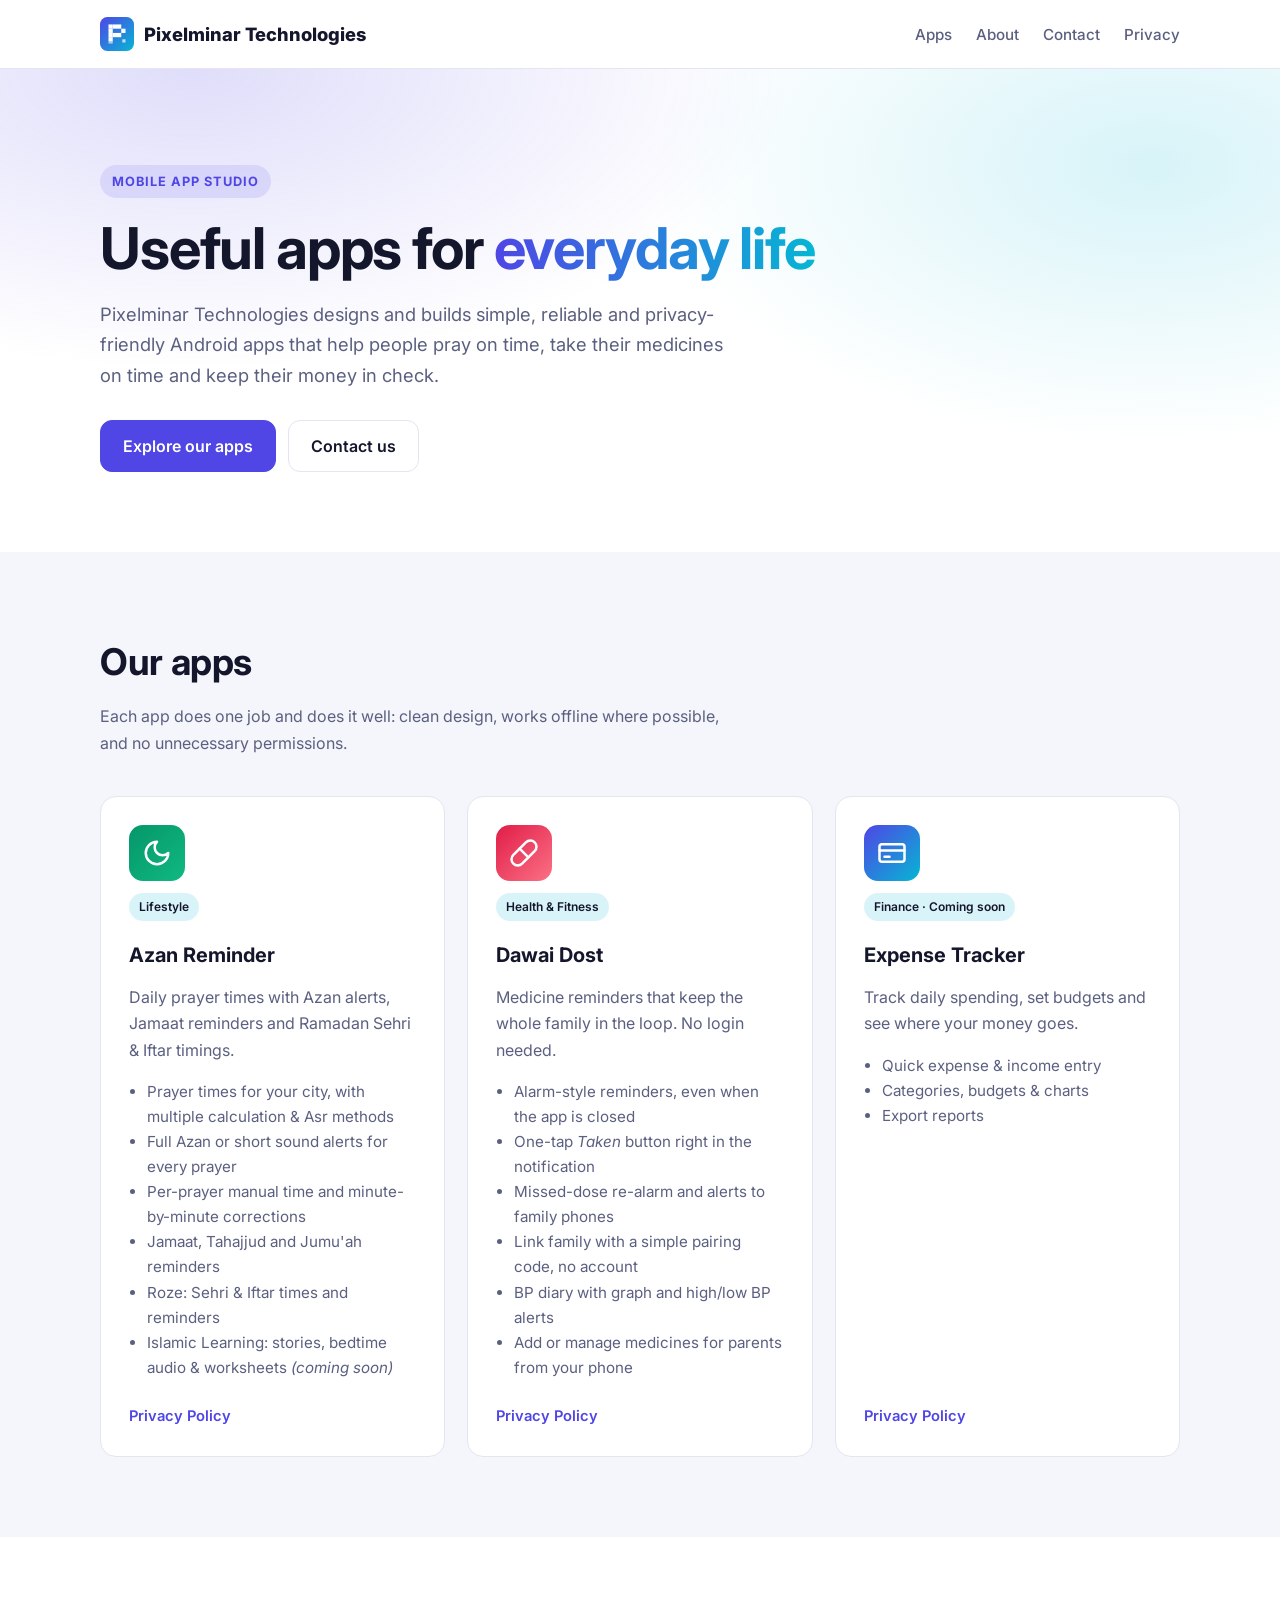
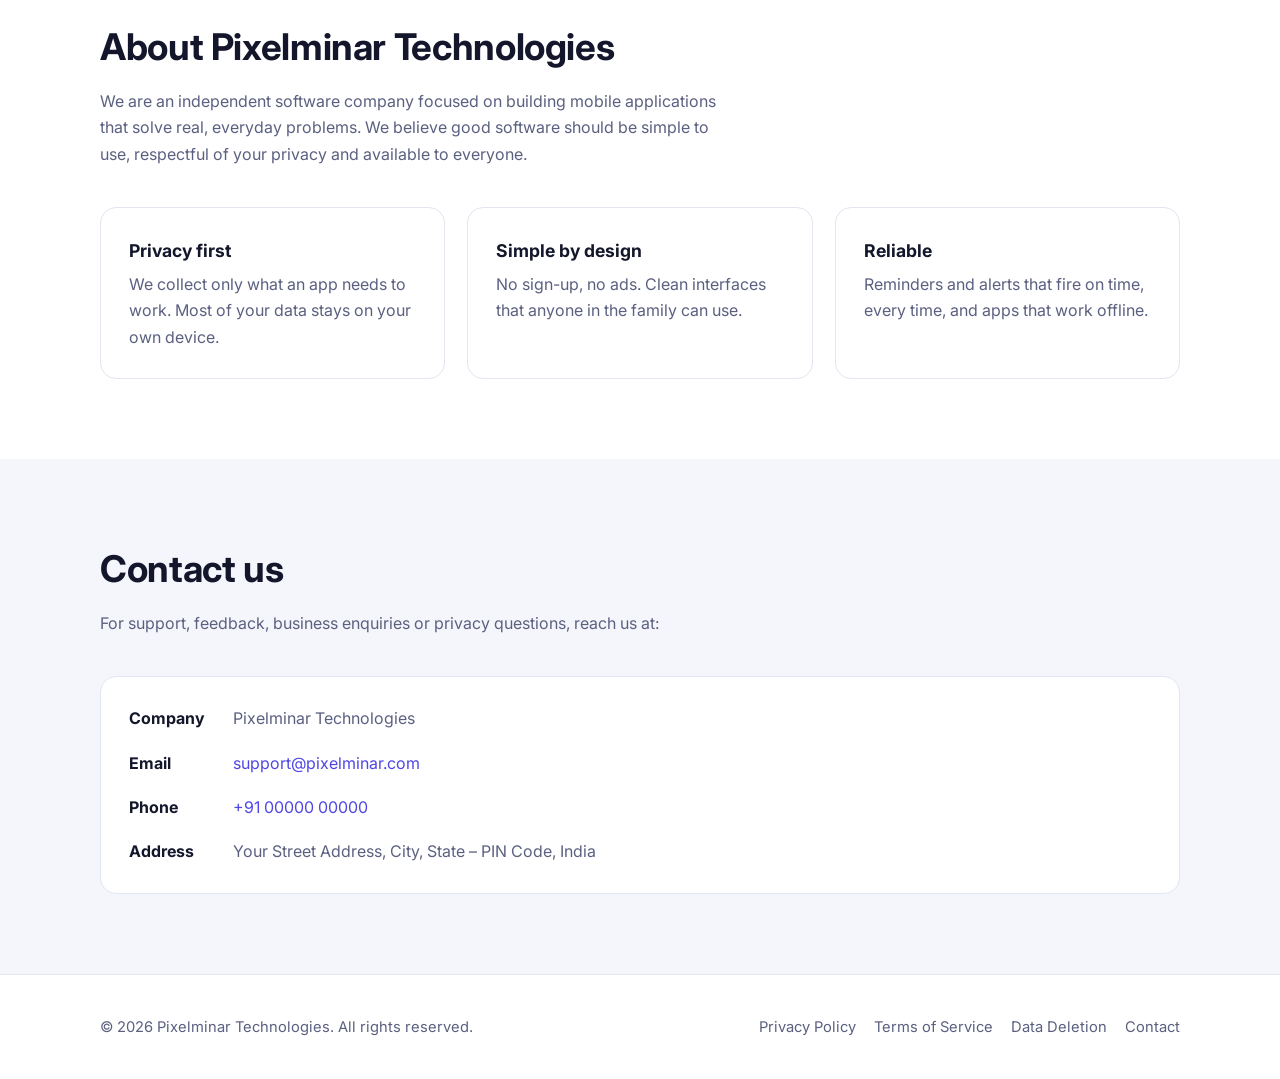
==== index.html @ cf20c625 "Update app features and privacy policies to match the apps Co-Authored-By: Claude Opus 5.5 <noreply@" ====
<!DOCTYPE html>
<html lang="en">
<head>
  <meta charset="UTF-8">
  <meta name="viewport" content="width=device-width, initial-scale=1.0">
  <title>Pixelminar Technologies – Simple, useful apps</title>
  <meta name="description" content="Pixelminar Technologies builds simple, privacy-friendly mobile apps: Azan Reminder, Dawai Dost medicine reminder and Expense Tracker.">
  <link rel="icon" href="assets/logo.svg" type="image/svg+xml">
  <link rel="preconnect" href="https://fonts.googleapis.com">
  <link href="https://fonts.googleapis.com/css2?family=Inter:wght@400;500;600;700;800&display=swap" rel="stylesheet">
  <link rel="stylesheet" href="assets/style.css">
</head>
<body>

<header class="site-header">
  <div class="container nav">
    <a href="index.html" class="logo"><img src="assets/logo.svg" alt="" width="34" height="34"> Pixelminar Technologies</a>
    <button class="nav-toggle" aria-label="Menu" onclick="document.querySelector('.nav-links').classList.toggle('open')">☰</button>
    <ul class="nav-links">
      <li><a href="#apps">Apps</a></li>
      <li><a href="#about">About</a></li>
      <li><a href="#contact">Contact</a></li>
      <li><a href="privacy-policy.html">Privacy</a></li>
    </ul>
  </div>
</header>

<main>
  <section class="hero">
    <div class="container">
      <span class="eyebrow">Mobile app studio</span>
      <h1>Useful apps for <span>everyday life</span></h1>
      <p>Pixelminar Technologies designs and builds simple, reliable and privacy-friendly Android apps that help people pray on time, take their medicines on time and keep their money in check.</p>
      <div class="btns">
        <a href="#apps" class="btn btn-primary">Explore our apps</a>
        <a href="#contact" class="btn">Contact us</a>
      </div>
    </div>
  </section>

  <section id="apps" class="section-soft">
    <div class="container">
      <h2 class="section-title">Our apps</h2>
      <p class="section-sub">Each app does one job and does it well: clean design, works offline where possible, and no unnecessary permissions.</p>

      <div class="grid">
        <article class="card app-card">
          <div class="app-icon" style="background:linear-gradient(135deg,#059669,#10b981)">
            <svg viewBox="0 0 24 24" fill="none" stroke="currentColor" stroke-width="2" stroke-linecap="round" stroke-linejoin="round"><path d="M12 3a6 6 0 0 0 9 9 9 9 0 1 1-9-9z"/></svg>
          </div>
          <span class="badge">Lifestyle</span>
          <h3>Azan Reminder</h3>
          <p>Daily prayer times with Azan alerts, Jamaat reminders and Ramadan Sehri &amp; Iftar timings.</p>
          <ul>
            <li>Prayer times for your city, with multiple calculation &amp; Asr methods</li>
            <li>Full Azan or short sound alerts for every prayer</li>
            <li>Per-prayer manual time and minute-by-minute corrections</li>
            <li>Jamaat, Tahajjud and Jumu'ah reminders</li>
            <li>Roze: Sehri &amp; Iftar times and reminders</li>
            <li>Islamic Learning: stories, bedtime audio &amp; worksheets <em>(coming soon)</em></li>
          </ul>
          <div class="links">
            <a href="privacy/azan.html">Privacy Policy</a>
            <!-- <a href="https://play.google.com/store/apps/details?id=YOUR.PACKAGE.NAME">Get it on Google Play</a> -->
          </div>
        </article>

        <article class="card app-card">
          <div class="app-icon" style="background:linear-gradient(135deg,#e11d48,#fb7185)">
            <svg viewBox="0 0 24 24" fill="none" stroke="currentColor" stroke-width="2" stroke-linecap="round" stroke-linejoin="round"><path d="m10.5 20.5 10-10a4.95 4.95 0 1 0-7-7l-10 10a4.95 4.95 0 1 0 7 7Z"/><path d="m8.5 8.5 7 7"/></svg>
          </div>
          <span class="badge">Health &amp; Fitness</span>
          <h3>Dawai Dost</h3>
          <p>Medicine reminders that keep the whole family in the loop. No login needed.</p>
          <ul>
            <li>Alarm-style reminders, even when the app is closed</li>
            <li>One-tap <em>Taken</em> button right in the notification</li>
            <li>Missed-dose re-alarm and alerts to family phones</li>
            <li>Link family with a simple pairing code, no account</li>
            <li>BP diary with graph and high/low BP alerts</li>
            <li>Add or manage medicines for parents from your phone</li>
          </ul>
          <div class="links">
            <a href="privacy/med-reminder.html">Privacy Policy</a>
          </div>
        </article>

        <article class="card app-card">
          <div class="app-icon" style="background:linear-gradient(135deg,#4f46e5,#06b6d4)">
            <svg viewBox="0 0 24 24" fill="none" stroke="currentColor" stroke-width="2" stroke-linecap="round" stroke-linejoin="round"><rect x="2" y="5" width="20" height="14" rx="2"/><path d="M2 10h20"/><path d="M6 15h4"/></svg>
          </div>
          <span class="badge">Finance · Coming soon</span>
          <h3>Expense Tracker</h3>
          <p>Track daily spending, set budgets and see where your money goes.</p>
          <ul>
            <li>Quick expense &amp; income entry</li>
            <li>Categories, budgets &amp; charts</li>
            <li>Export reports</li>
          </ul>
          <div class="links">
            <a href="privacy/expense-tracker.html">Privacy Policy</a>
          </div>
        </article>
      </div>
    </div>
  </section>

  <section id="about">
    <div class="container">
      <h2 class="section-title">About Pixelminar Technologies</h2>
      <p class="section-sub">We are an independent software company focused on building mobile applications that solve real, everyday problems. We believe good software should be simple to use, respectful of your privacy and available to everyone.</p>
      <div class="grid values">
        <div class="card"><h3>Privacy first</h3><p>We collect only what an app needs to work. Most of your data stays on your own device.</p></div>
        <div class="card"><h3>Simple by design</h3><p>No sign-up, no ads. Clean interfaces that anyone in the family can use.</p></div>
        <div class="card"><h3>Reliable</h3><p>Reminders and alerts that fire on time, every time, and apps that work offline.</p></div>
      </div>
    </div>
  </section>

  <section id="contact" class="section-soft">
    <div class="container">
      <h2 class="section-title">Contact us</h2>
      <p class="section-sub">For support, feedback, business enquiries or privacy questions, reach us at:</p>
      <div class="card">
        <ul class="contact-list">
          <li><span class="k">Company</span><span class="v">Pixelminar Technologies</span></li>
          <li><span class="k">Email</span><span class="v"><a href="mailto:support@pixelminar.com">support@pixelminar.com</a></span></li>
          <li><span class="k">Phone</span><span class="v"><a href="tel:+910000000000">+91 00000 00000</a></span></li>
          <li><span class="k">Address</span><span class="v">Your Street Address, City, State – PIN Code, India</span></li>
        </ul>
      </div>
    </div>
  </section>
</main>

<footer class="site-footer">
  <div class="container footer-grid">
    <div>© <span id="y">2026</span> Pixelminar Technologies. All rights reserved.</div>
    <div class="footer-links">
      <a href="privacy-policy.html">Privacy Policy</a>
      <a href="terms.html">Terms of Service</a>
      <a href="data-deletion.html">Data Deletion</a>
      <a href="index.html#contact">Contact</a>
    </div>
  </div>
</footer>
<script>document.getElementById('y').textContent = new Date().getFullYear();</script>
</body>
</html>
---- assets/style.css ----
:root {
  --bg: #ffffff;
  --bg-soft: #f5f6fb;
  --text: #14162b;
  --muted: #5b6080;
  --border: #e3e5f0;
  --brand: #4f46e5;
  --brand-2: #06b6d4;
  --card: #ffffff;
  --radius: 16px;
  --max: 1120px;
}
@media (prefers-color-scheme: dark) {
  :root {
    --bg: #0d0f1c;
    --bg-soft: #141729;
    --text: #eceefb;
    --muted: #a3a8c6;
    --border: #262a45;
    --brand: #818cf8;
    --brand-2: #22d3ee;
    --card: #161a2e;
  }
}
* { box-sizing: border-box; }
html { scroll-behavior: smooth; }
body {
  margin: 0;
  font-family: "Inter", system-ui, -apple-system, "Segoe UI", Roboto, sans-serif;
  background: var(--bg);
  color: var(--text);
  line-height: 1.65;
  -webkit-font-smoothing: antialiased;
}
a { color: var(--brand); text-decoration: none; }
a:hover { text-decoration: underline; }
img, svg { max-width: 100%; }
.container { max-width: var(--max); margin: 0 auto; padding: 0 20px; }

/* Header */
.site-header {
  position: sticky; top: 0; z-index: 10;
  background: color-mix(in srgb, var(--bg) 85%, transparent);
  backdrop-filter: blur(10px);
  border-bottom: 1px solid var(--border);
}
.nav { display: flex; align-items: center; justify-content: space-between; height: 68px; gap: 16px; }
.logo { display: flex; align-items: center; gap: 10px; font-weight: 800; font-size: 1.15rem; color: var(--text); }
.logo:hover { text-decoration: none; }
.logo svg { width: 34px; height: 34px; }
.nav-links { display: flex; gap: 24px; list-style: none; margin: 0; padding: 0; }
.nav-links a { color: var(--muted); font-weight: 500; font-size: .95rem; }
.nav-links a:hover { color: var(--text); text-decoration: none; }
.nav-toggle { display: none; background: none; border: 1px solid var(--border); border-radius: 10px; padding: 6px 10px; color: var(--text); font-size: 1.1rem; cursor: pointer; }
@media (max-width: 760px) {
  .nav-toggle { display: block; }
  .nav-links {
    display: none; position: absolute; top: 68px; left: 0; right: 0;
    flex-direction: column; gap: 0; background: var(--bg); border-bottom: 1px solid var(--border);
  }
  .nav-links.open { display: flex; }
  .nav-links a { display: block; padding: 14px 20px; }
}

/* Hero */
.hero { padding: 96px 0 80px; background:
  radial-gradient(600px 300px at 15% 0%, color-mix(in srgb, var(--brand) 18%, transparent), transparent),
  radial-gradient(500px 280px at 90% 20%, color-mix(in srgb, var(--brand-2) 16%, transparent), transparent); }
.eyebrow { display: inline-block; font-size: .8rem; font-weight: 700; letter-spacing: .08em; text-transform: uppercase; color: var(--brand); background: color-mix(in srgb, var(--brand) 12%, transparent); padding: 6px 12px; border-radius: 999px; }
.hero h1 { font-size: clamp(2.2rem, 5vw, 3.6rem); line-height: 1.12; margin: 18px 0 18px; letter-spacing: -.02em; }
.hero h1 span { background: linear-gradient(90deg, var(--brand), var(--brand-2)); -webkit-background-clip: text; background-clip: text; color: transparent; }
.hero p { font-size: 1.15rem; color: var(--muted); max-width: 640px; }
.btns { display: flex; gap: 12px; flex-wrap: wrap; margin-top: 30px; }
.btn { display: inline-block; padding: 12px 22px; border-radius: 12px; font-weight: 600; border: 1px solid var(--border); color: var(--text); }
.btn:hover { text-decoration: none; border-color: var(--brand); }
.btn-primary { background: var(--brand); border-color: var(--brand); color: #fff; }
.btn-primary:hover { opacity: .92; }

/* Sections */
section { padding: 80px 0; }
.section-soft { background: var(--bg-soft); }
.section-title { font-size: clamp(1.7rem, 3.2vw, 2.3rem); margin: 0 0 10px; letter-spacing: -.01em; }
.section-sub { color: var(--muted); margin: 0 0 40px; max-width: 640px; }

.grid { display: grid; gap: 22px; grid-template-columns: repeat(auto-fit, minmax(280px, 1fr)); }
.card { background: var(--card); border: 1px solid var(--border); border-radius: var(--radius); padding: 28px; }
.app-card { display: flex; flex-direction: column; gap: 12px; }
.app-icon { width: 56px; height: 56px; border-radius: 14px; display: grid; place-items: center; color: #fff; }
.app-icon svg { width: 30px; height: 30px; }
.app-card h3 { margin: 6px 0 0; font-size: 1.25rem; }
.app-card p { margin: 0; color: var(--muted); }
.app-card ul { margin: 4px 0 0; padding-left: 18px; color: var(--muted); font-size: .95rem; }
.app-card .links { margin-top: auto; padding-top: 12px; display: flex; gap: 16px; flex-wrap: wrap; font-size: .92rem; font-weight: 600; }
.badge { align-self: flex-start; font-size: .75rem; font-weight: 600; padding: 4px 10px; border-radius: 999px; background: color-mix(in srgb, var(--brand-2) 15%, transparent); color: var(--text); }

.values .card h3 { margin: 0 0 6px; font-size: 1.1rem; }
.values .card p { margin: 0; color: var(--muted); }

.contact-list { list-style: none; padding: 0; margin: 0; display: grid; gap: 18px; }
.contact-list li { display: flex; gap: 14px; align-items: flex-start; }
.contact-list .k { font-weight: 700; min-width: 90px; }
.contact-list .v { color: var(--muted); }

/* Legal pages */
.legal { padding: 64px 0 80px; }
.legal .container { max-width: 820px; }
.legal h1 { font-size: clamp(1.9rem, 4vw, 2.6rem); margin: 0 0 6px; }
.legal .meta { color: var(--muted); margin-bottom: 36px; }
.legal h2 { margin-top: 40px; font-size: 1.35rem; }
.legal h3 { margin-top: 24px; font-size: 1.08rem; }
.legal p, .legal li { color: var(--text); }
.legal table { width: 100%; border-collapse: collapse; margin: 16px 0; font-size: .95rem; }
.legal th, .legal td { text-align: left; padding: 10px 12px; border: 1px solid var(--border); vertical-align: top; }
.legal th { background: var(--bg-soft); }
.table-wrap { overflow-x: auto; }
.note { background: var(--bg-soft); border-left: 4px solid var(--brand); padding: 14px 18px; border-radius: 8px; }

/* Footer */
.site-footer { border-top: 1px solid var(--border); padding: 40px 0; color: var(--muted); font-size: .92rem; }
.footer-grid { display: flex; flex-wrap: wrap; justify-content: space-between; gap: 24px; }
.footer-links { display: flex; flex-wrap: wrap; gap: 18px; }
.footer-links a { color: var(--muted); }
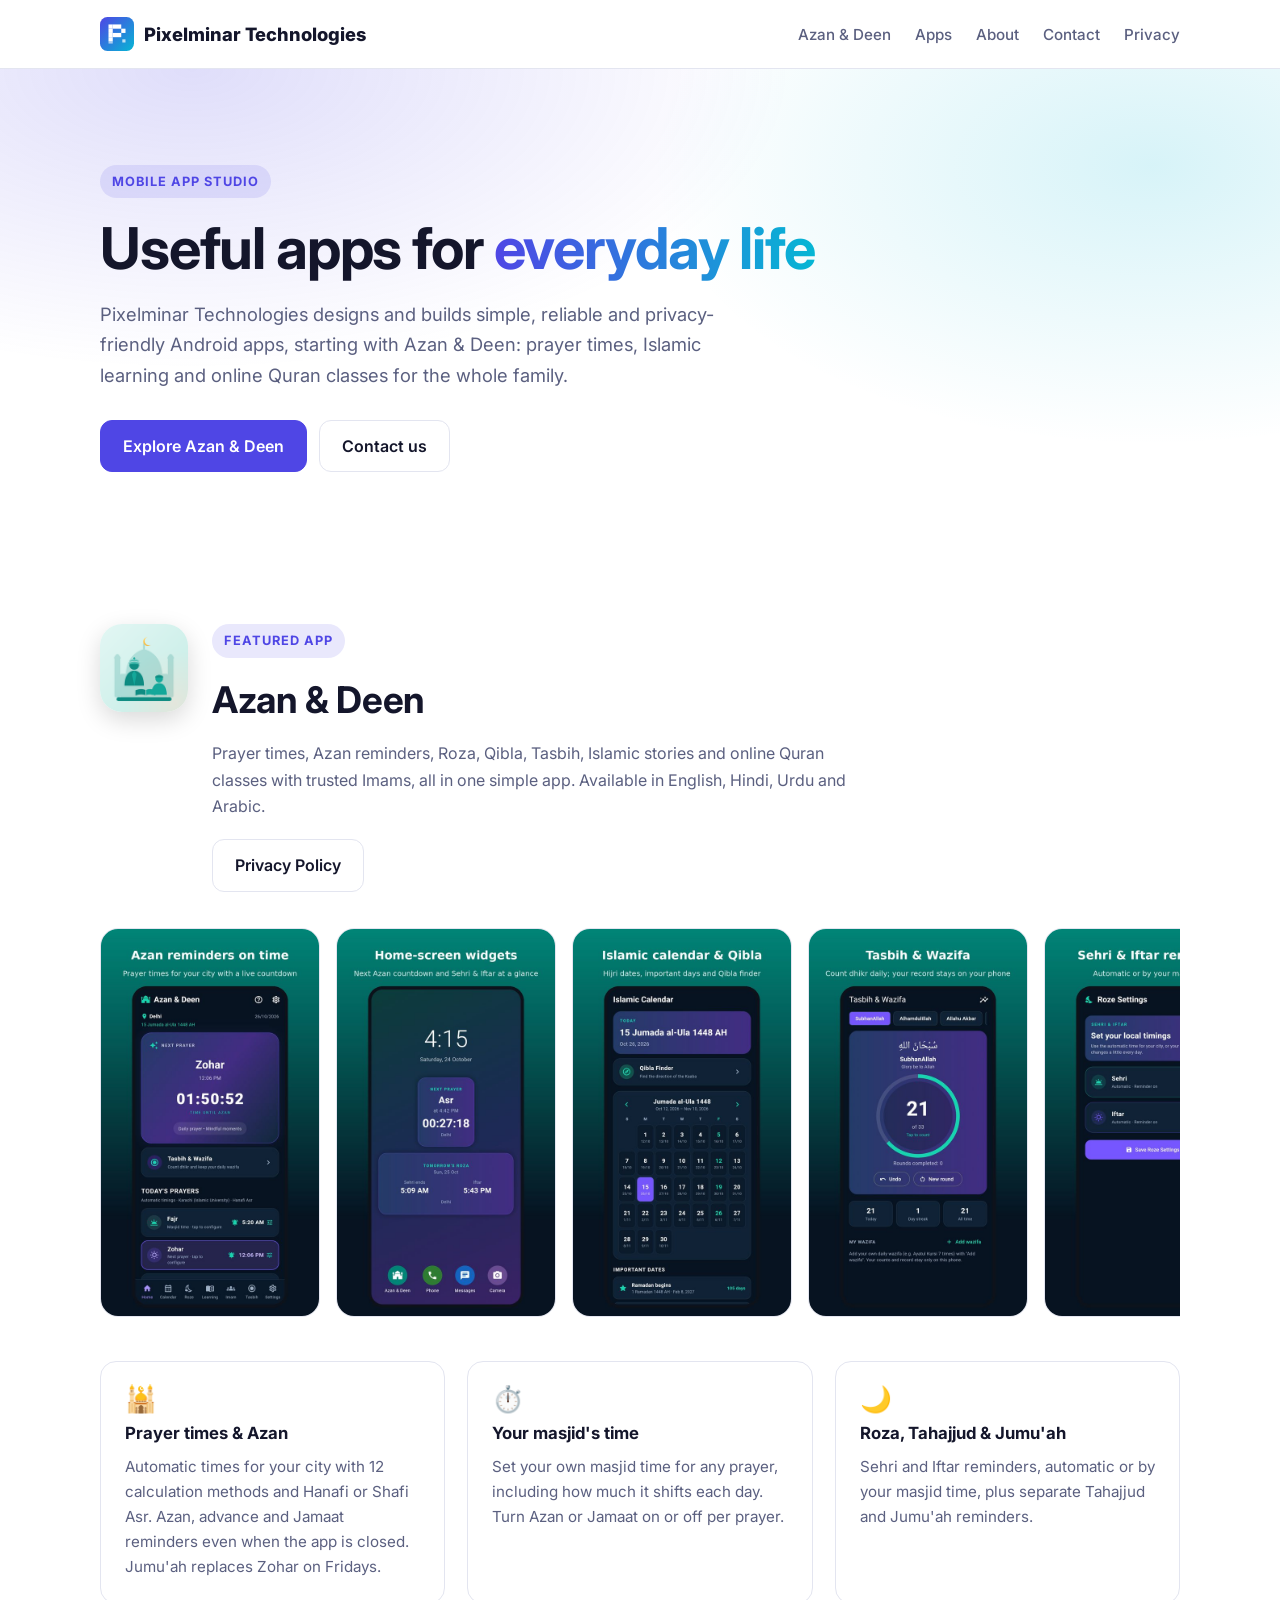
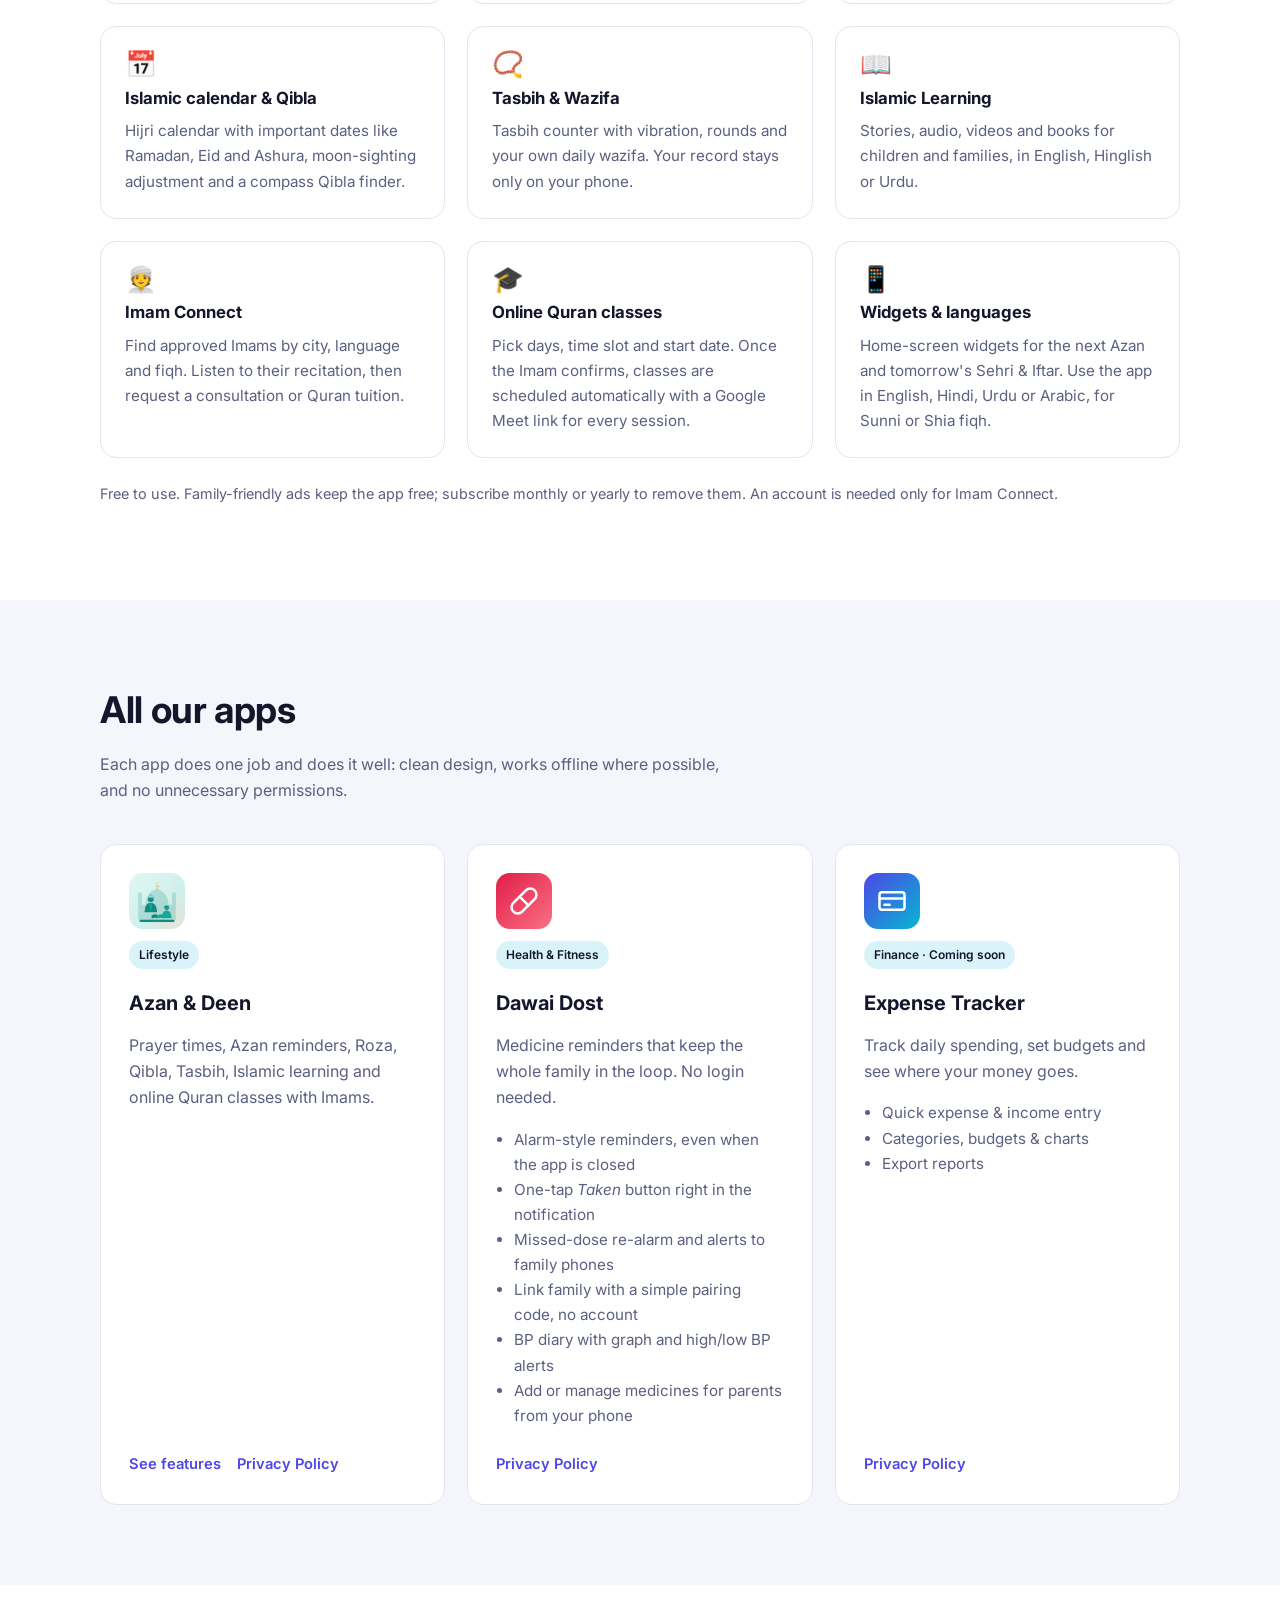
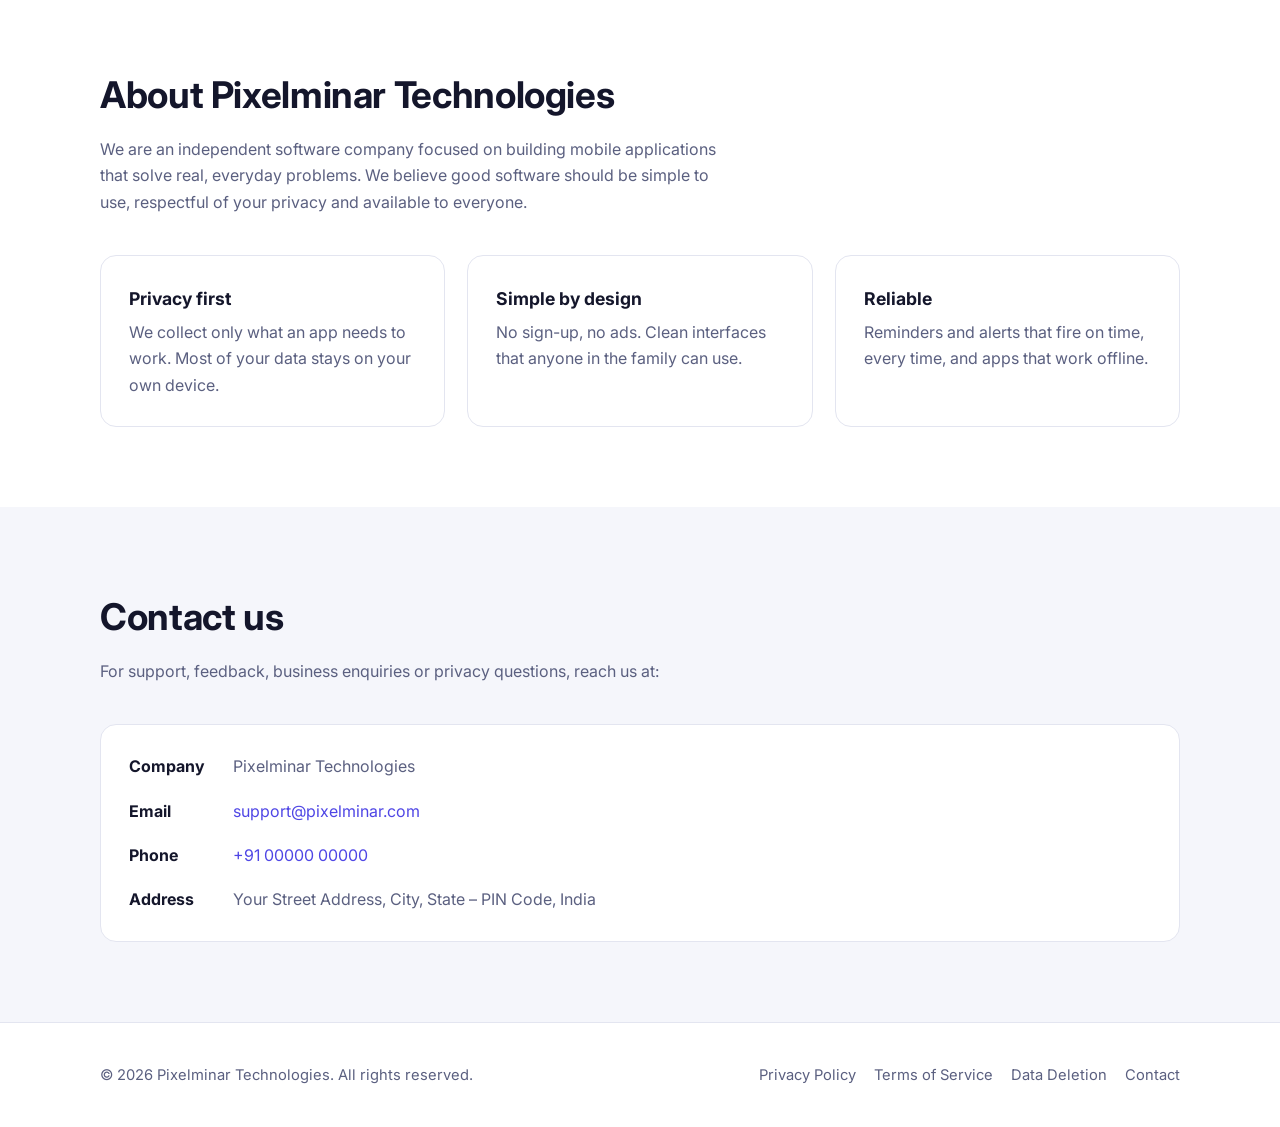
==== commit 1df82118: "Showcase Azan & Deen and rewrite its privacy policy from the app code Co-Authored-By: Claude Opus 5." ====
--- a/index.html
+++ b/index.html
@@ -4,7 +4,7 @@
   <meta charset="UTF-8">
   <meta name="viewport" content="width=device-width, initial-scale=1.0">
   <title>Pixelminar Technologies – Simple, useful apps</title>
-  <meta name="description" content="Pixelminar Technologies builds simple, privacy-friendly mobile apps: Azan Reminder, Dawai Dost medicine reminder and Expense Tracker.">
+  <meta name="description" content="Pixelminar Technologies builds simple, privacy-friendly mobile apps: Azan &amp; Deen (prayer times, Islamic learning and online Quran classes), Dawai Dost and Expense Tracker.">
   <link rel="icon" href="assets/logo.svg" type="image/svg+xml">
   <link rel="preconnect" href="https://fonts.googleapis.com">
   <link href="https://fonts.googleapis.com/css2?family=Inter:wght@400;500;600;700;800&display=swap" rel="stylesheet">
@@ -17,6 +17,7 @@
     <a href="index.html" class="logo"><img src="assets/logo.svg" alt="" width="34" height="34"> Pixelminar Technologies</a>
     <button class="nav-toggle" aria-label="Menu" onclick="document.querySelector('.nav-links').classList.toggle('open')">☰</button>
     <ul class="nav-links">
+      <li><a href="#azan-deen">Azan &amp; Deen</a></li>
       <li><a href="#apps">Apps</a></li>
       <li><a href="#about">About</a></li>
       <li><a href="#contact">Contact</a></li>
@@ -30,38 +31,67 @@
     <div class="container">
       <span class="eyebrow">Mobile app studio</span>
       <h1>Useful apps for <span>everyday life</span></h1>
-      <p>Pixelminar Technologies designs and builds simple, reliable and privacy-friendly Android apps that help people pray on time, take their medicines on time and keep their money in check.</p>
+      <p>Pixelminar Technologies designs and builds simple, reliable and privacy-friendly Android apps, starting with Azan &amp; Deen: prayer times, Islamic learning and online Quran classes for the whole family.</p>
       <div class="btns">
-        <a href="#apps" class="btn btn-primary">Explore our apps</a>
+        <a href="#azan-deen" class="btn btn-primary">Explore Azan &amp; Deen</a>
         <a href="#contact" class="btn">Contact us</a>
       </div>
     </div>
   </section>
 
+  <section id="azan-deen" class="showcase">
+    <div class="container">
+      <div class="showcase-head">
+        <img src="assets/azan/icon.png" alt="Azan &amp; Deen app icon" width="88" height="88" class="showcase-icon">
+        <div>
+          <span class="eyebrow">Featured app</span>
+          <h2 class="section-title">Azan &amp; Deen</h2>
+          <p class="section-sub">Prayer times, Azan reminders, Roza, Qibla, Tasbih, Islamic stories and online Quran classes with trusted Imams, all in one simple app. Available in English, Hindi, Urdu and Arabic.</p>
+          <div class="btns">
+            <!-- <a href="https://play.google.com/store/apps/details?id=com.mozamrocket.azandeen" class="btn btn-primary">Get it on Google Play</a> -->
+            <a href="privacy/azan.html" class="btn">Privacy Policy</a>
+          </div>
+        </div>
+      </div>
+
+      <div class="shots" tabindex="0" aria-label="App screenshots">
+        <img src="assets/azan/home.jpg" alt="Home screen with next prayer countdown" loading="lazy" width="540" height="960">
+        <img src="assets/azan/widgets.jpg" alt="Home-screen widgets for next Azan and Sehri/Iftar" loading="lazy" width="540" height="960">
+        <img src="assets/azan/calendar.jpg" alt="Islamic calendar and Qibla finder" loading="lazy" width="540" height="960">
+        <img src="assets/azan/tasbih.jpg" alt="Tasbih counter and daily wazifa" loading="lazy" width="540" height="960">
+        <img src="assets/azan/roze.jpg" alt="Sehri and Iftar reminder settings" loading="lazy" width="540" height="960">
+        <img src="assets/azan/home_hi.jpg" alt="App in Hindi" loading="lazy" width="540" height="960">
+      </div>
+
+      <div class="grid features">
+        <div class="card"><div class="f-ico">🕌</div><h3>Prayer times &amp; Azan</h3><p>Automatic times for your city with 12 calculation methods and Hanafi or Shafi Asr. Azan, advance and Jamaat reminders even when the app is closed. Jumu'ah replaces Zohar on Fridays.</p></div>
+        <div class="card"><div class="f-ico">⏱️</div><h3>Your masjid's time</h3><p>Set your own masjid time for any prayer, including how much it shifts each day. Turn Azan or Jamaat on or off per prayer.</p></div>
+        <div class="card"><div class="f-ico">🌙</div><h3>Roza, Tahajjud &amp; Jumu'ah</h3><p>Sehri and Iftar reminders, automatic or by your masjid time, plus separate Tahajjud and Jumu'ah reminders.</p></div>
+        <div class="card"><div class="f-ico">📅</div><h3>Islamic calendar &amp; Qibla</h3><p>Hijri calendar with important dates like Ramadan, Eid and Ashura, moon-sighting adjustment and a compass Qibla finder.</p></div>
+        <div class="card"><div class="f-ico">📿</div><h3>Tasbih &amp; Wazifa</h3><p>Tasbih counter with vibration, rounds and your own daily wazifa. Your record stays only on your phone.</p></div>
+        <div class="card"><div class="f-ico">📖</div><h3>Islamic Learning</h3><p>Stories, audio, videos and books for children and families, in English, Hinglish or Urdu.</p></div>
+        <div class="card"><div class="f-ico">👳</div><h3>Imam Connect</h3><p>Find approved Imams by city, language and fiqh. Listen to their recitation, then request a consultation or Quran tuition.</p></div>
+        <div class="card"><div class="f-ico">🎓</div><h3>Online Quran classes</h3><p>Pick days, time slot and start date. Once the Imam confirms, classes are scheduled automatically with a Google Meet link for every session.</p></div>
+        <div class="card"><div class="f-ico">📱</div><h3>Widgets &amp; languages</h3><p>Home-screen widgets for the next Azan and tomorrow's Sehri &amp; Iftar. Use the app in English, Hindi, Urdu or Arabic, for Sunni or Shia fiqh.</p></div>
+      </div>
+      <p class="fine">Free to use. Family-friendly ads keep the app free; subscribe monthly or yearly to remove them. An account is needed only for Imam Connect.</p>
+    </div>
+  </section>
+
   <section id="apps" class="section-soft">
     <div class="container">
-      <h2 class="section-title">Our apps</h2>
+      <h2 class="section-title">All our apps</h2>
       <p class="section-sub">Each app does one job and does it well: clean design, works offline where possible, and no unnecessary permissions.</p>
 
       <div class="grid">
         <article class="card app-card">
-          <div class="app-icon" style="background:linear-gradient(135deg,#059669,#10b981)">
-            <svg viewBox="0 0 24 24" fill="none" stroke="currentColor" stroke-width="2" stroke-linecap="round" stroke-linejoin="round"><path d="M12 3a6 6 0 0 0 9 9 9 9 0 1 1-9-9z"/></svg>
-          </div>
+          <img src="assets/azan/icon.png" alt="" width="56" height="56" class="app-icon">
           <span class="badge">Lifestyle</span>
-          <h3>Azan Reminder</h3>
-          <p>Daily prayer times with Azan alerts, Jamaat reminders and Ramadan Sehri &amp; Iftar timings.</p>
-          <ul>
-            <li>Prayer times for your city, with multiple calculation &amp; Asr methods</li>
-            <li>Full Azan or short sound alerts for every prayer</li>
-            <li>Per-prayer manual time and minute-by-minute corrections</li>
-            <li>Jamaat, Tahajjud and Jumu'ah reminders</li>
-            <li>Roze: Sehri &amp; Iftar times and reminders</li>
-            <li>Islamic Learning: stories, bedtime audio &amp; worksheets <em>(coming soon)</em></li>
-          </ul>
+          <h3>Azan &amp; Deen</h3>
+          <p>Prayer times, Azan reminders, Roza, Qibla, Tasbih, Islamic learning and online Quran classes with Imams.</p>
           <div class="links">
+            <a href="#azan-deen">See features</a>
             <a href="privacy/azan.html">Privacy Policy</a>
-            <!-- <a href="https://play.google.com/store/apps/details?id=YOUR.PACKAGE.NAME">Get it on Google Play</a> -->
           </div>
         </article>
 
--- a/assets/style.css
+++ b/assets/style.css
@@ -120,3 +120,22 @@
 .footer-grid { display: flex; flex-wrap: wrap; justify-content: space-between; gap: 24px; }
 .footer-links { display: flex; flex-wrap: wrap; gap: 18px; }
 .footer-links a { color: var(--muted); }
+
+/* Featured app showcase */
+.showcase { padding-top: 72px; }
+.showcase-head { display: flex; gap: 24px; align-items: flex-start; }
+.showcase-icon { border-radius: 22px; flex-shrink: 0; box-shadow: 0 8px 24px rgba(0,0,0,.15); }
+.showcase .section-title { margin-top: 12px; }
+.showcase .section-sub { margin-bottom: 0; }
+.showcase .btns { margin-top: 20px; }
+@media (max-width: 600px) { .showcase-head { flex-direction: column; } .showcase-icon { width: 72px; height: 72px; } }
+.shots { display: flex; gap: 16px; overflow-x: auto; padding: 36px 2px 20px; scroll-snap-type: x mandatory; }
+.shots img { width: 220px; height: auto; flex-shrink: 0; border-radius: 18px; border: 1px solid var(--border); scroll-snap-align: start; }
+.features { margin-top: 24px; }
+.features .card { padding: 24px; }
+.features h3 { margin: 8px 0 6px; font-size: 1.05rem; }
+.features p { margin: 0; color: var(--muted); font-size: .95rem; }
+.f-ico { font-size: 1.6rem; line-height: 1; }
+.fine { color: var(--muted); font-size: .9rem; margin-top: 24px; }
+img.app-icon { border-radius: 14px; }
+section[id] { scroll-margin-top: 68px; }
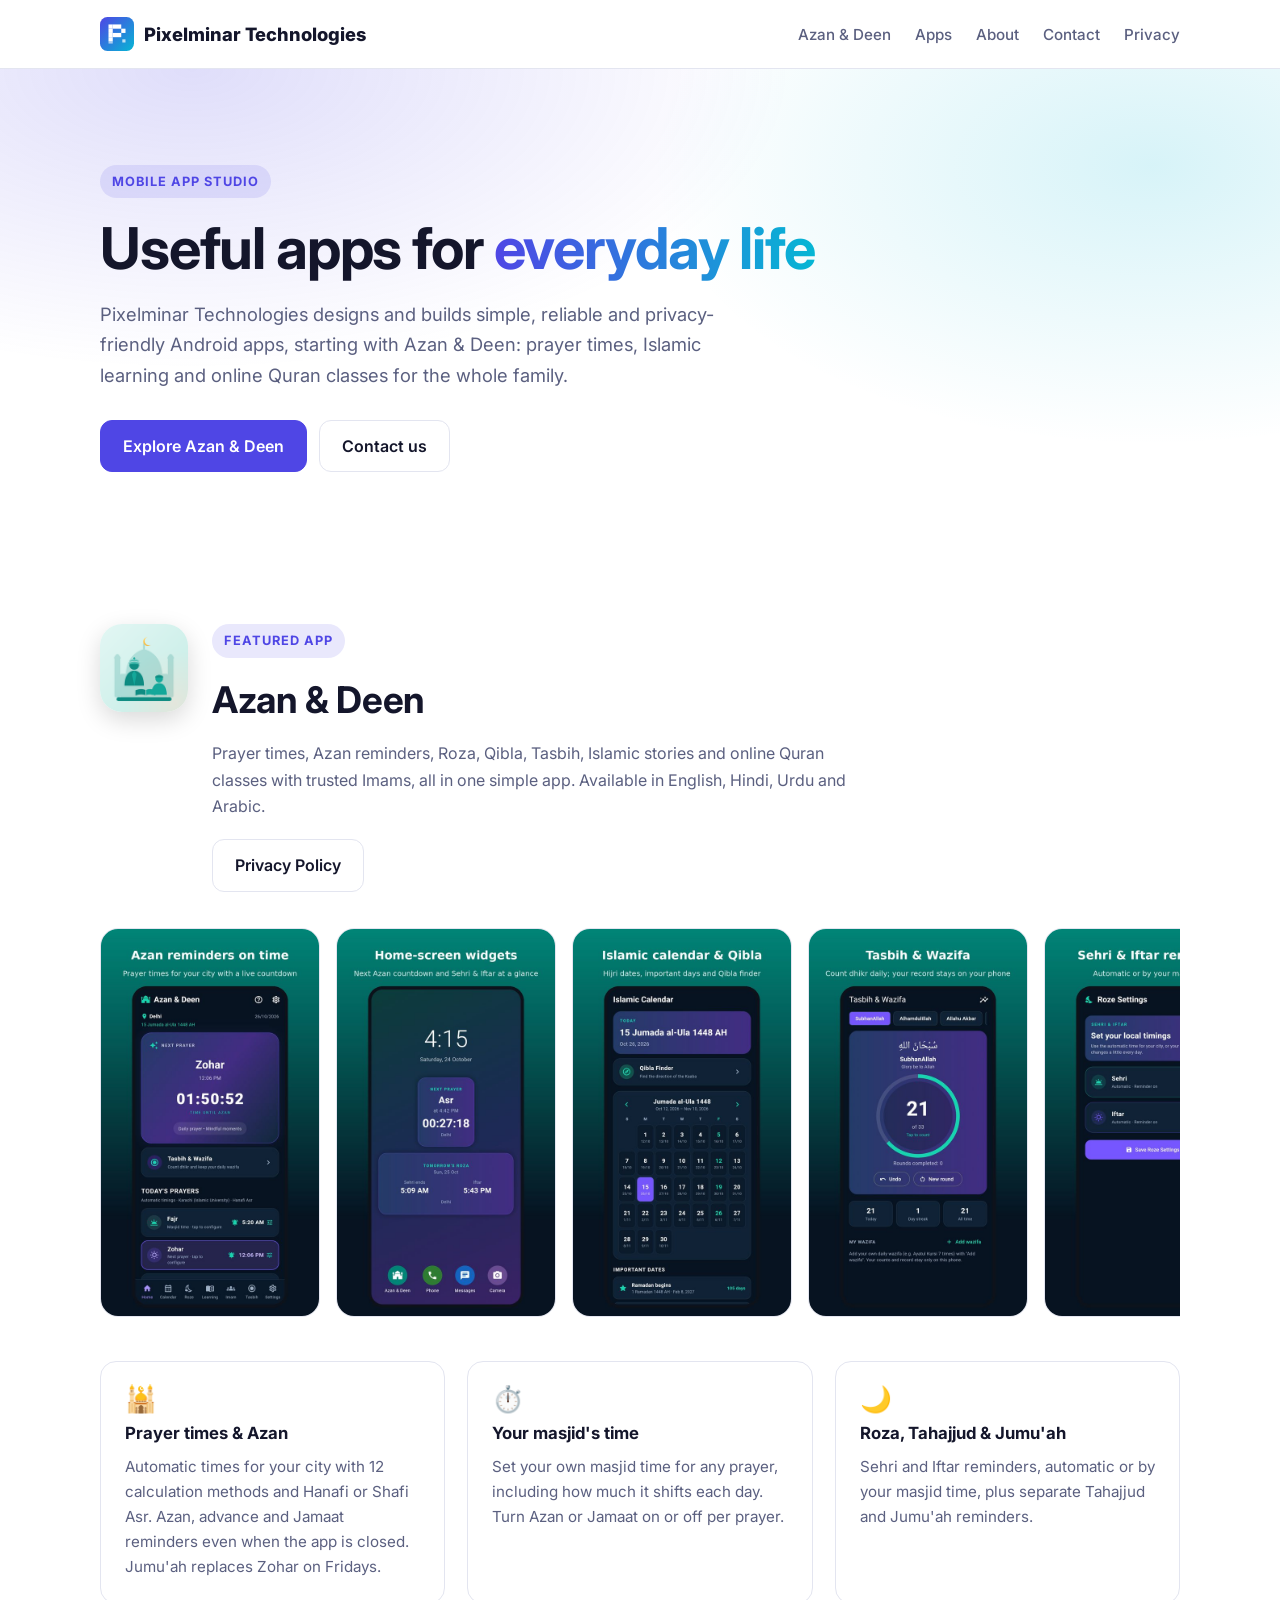
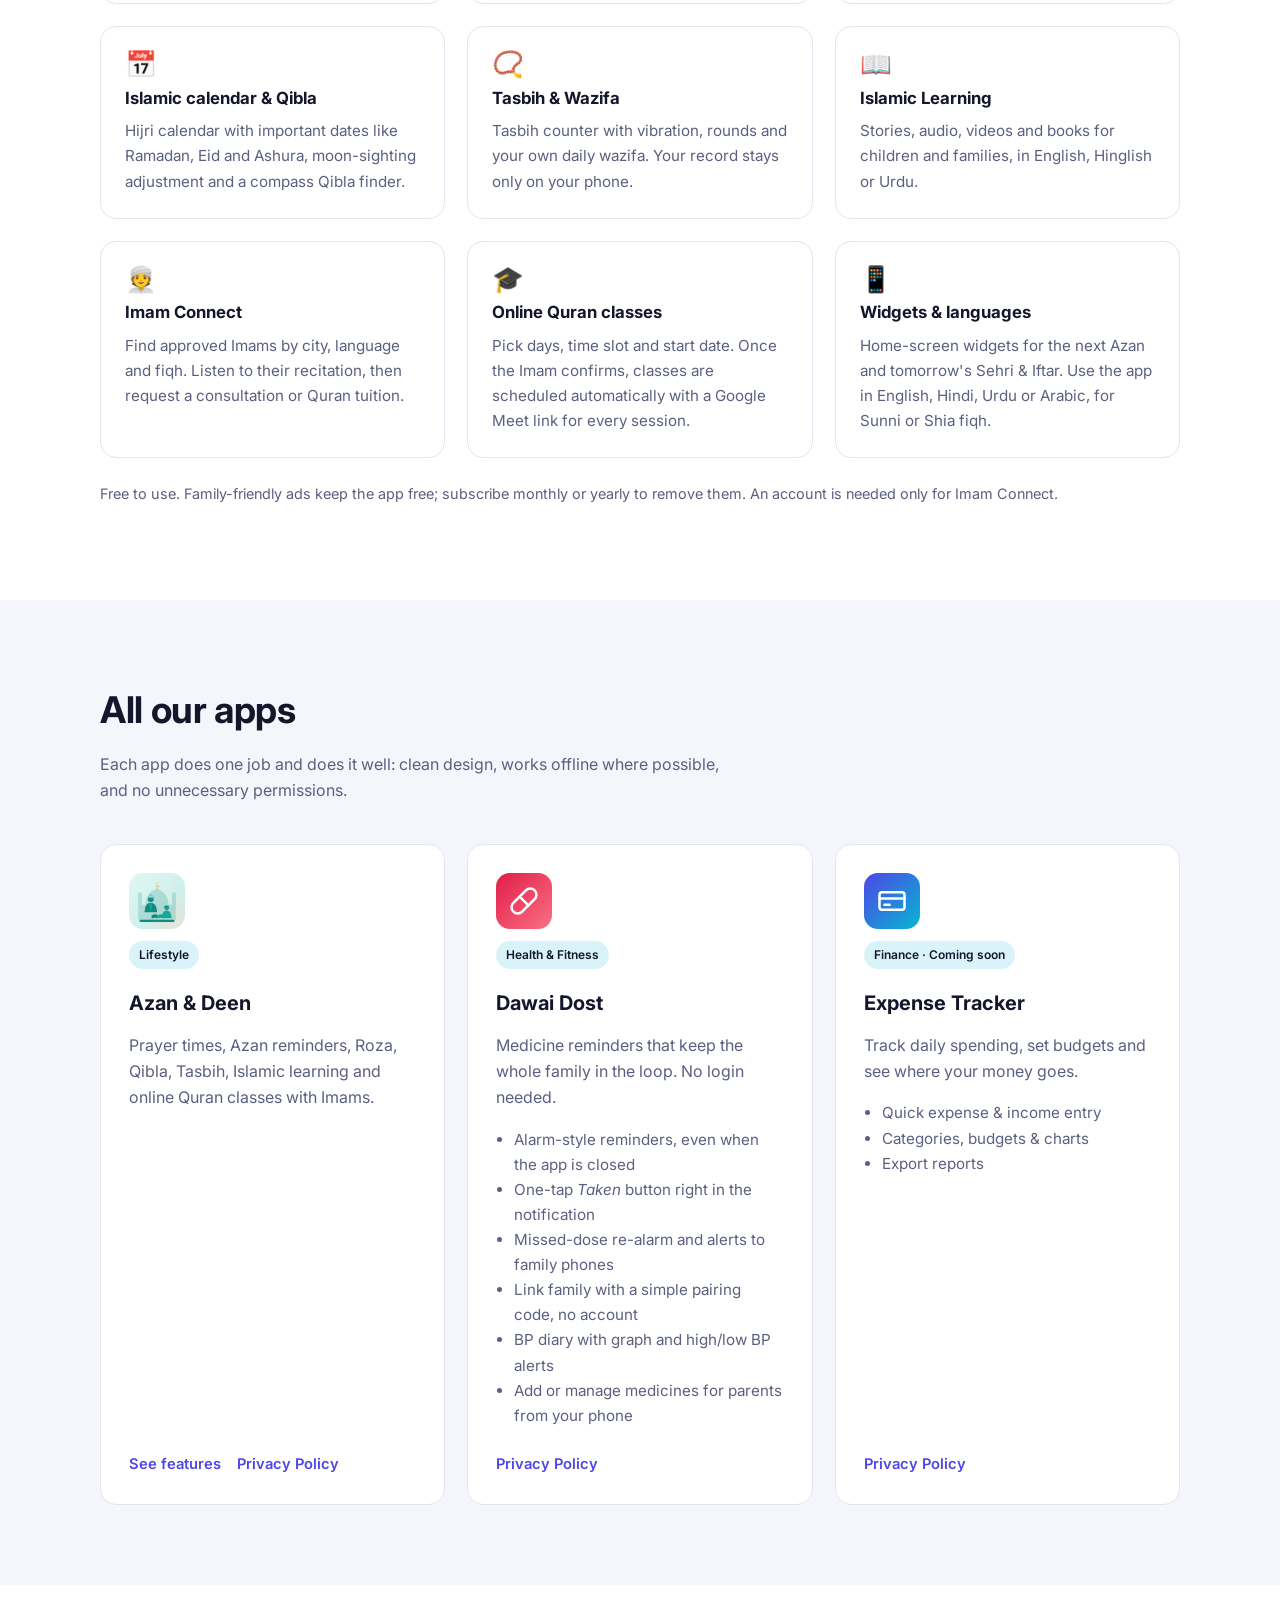
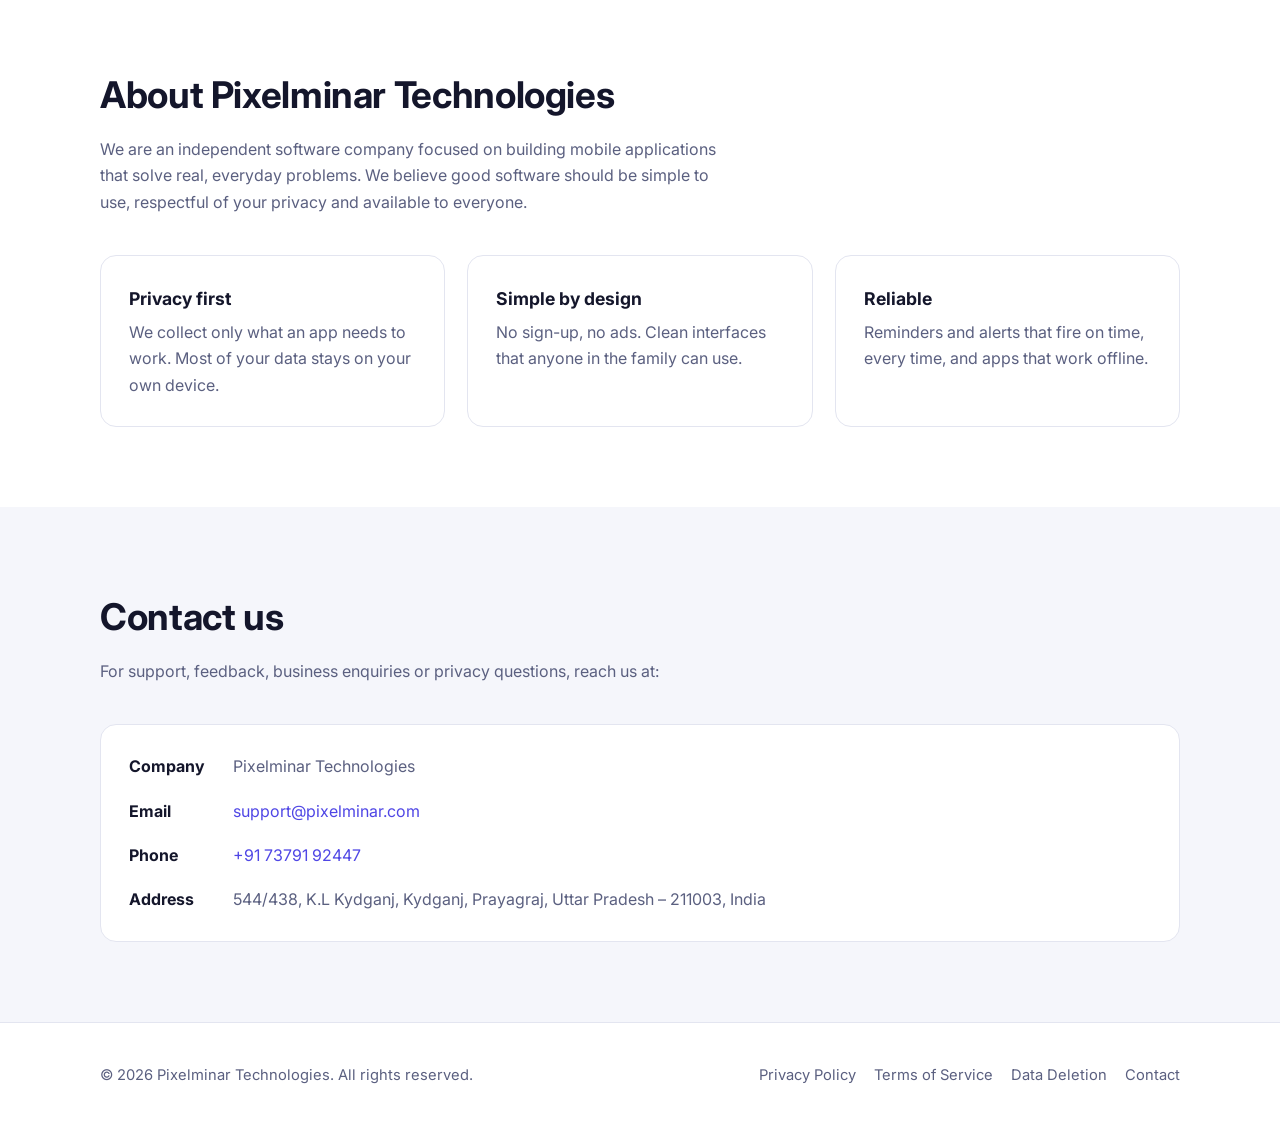
==== commit 03b6df22: "Add registered address and phone from Udyam registration Co-Authored-By: Claude Opus 5.5 <noreply@an" ====
--- a/index.html
+++ b/index.html
@@ -155,8 +155,8 @@
         <ul class="contact-list">
           <li><span class="k">Company</span><span class="v">Pixelminar Technologies</span></li>
           <li><span class="k">Email</span><span class="v"><a href="mailto:support@pixelminar.com">support@pixelminar.com</a></span></li>
-          <li><span class="k">Phone</span><span class="v"><a href="tel:+910000000000">+91 00000 00000</a></span></li>
-          <li><span class="k">Address</span><span class="v">Your Street Address, City, State – PIN Code, India</span></li>
+          <li><span class="k">Phone</span><span class="v"><a href="tel:+917379192447">+91 73791 92447</a></span></li>
+          <li><span class="k">Address</span><span class="v">544/438, K.L Kydganj, Kydganj, Prayagraj, Uttar Pradesh – 211003, India</span></li>
         </ul>
       </div>
     </div>
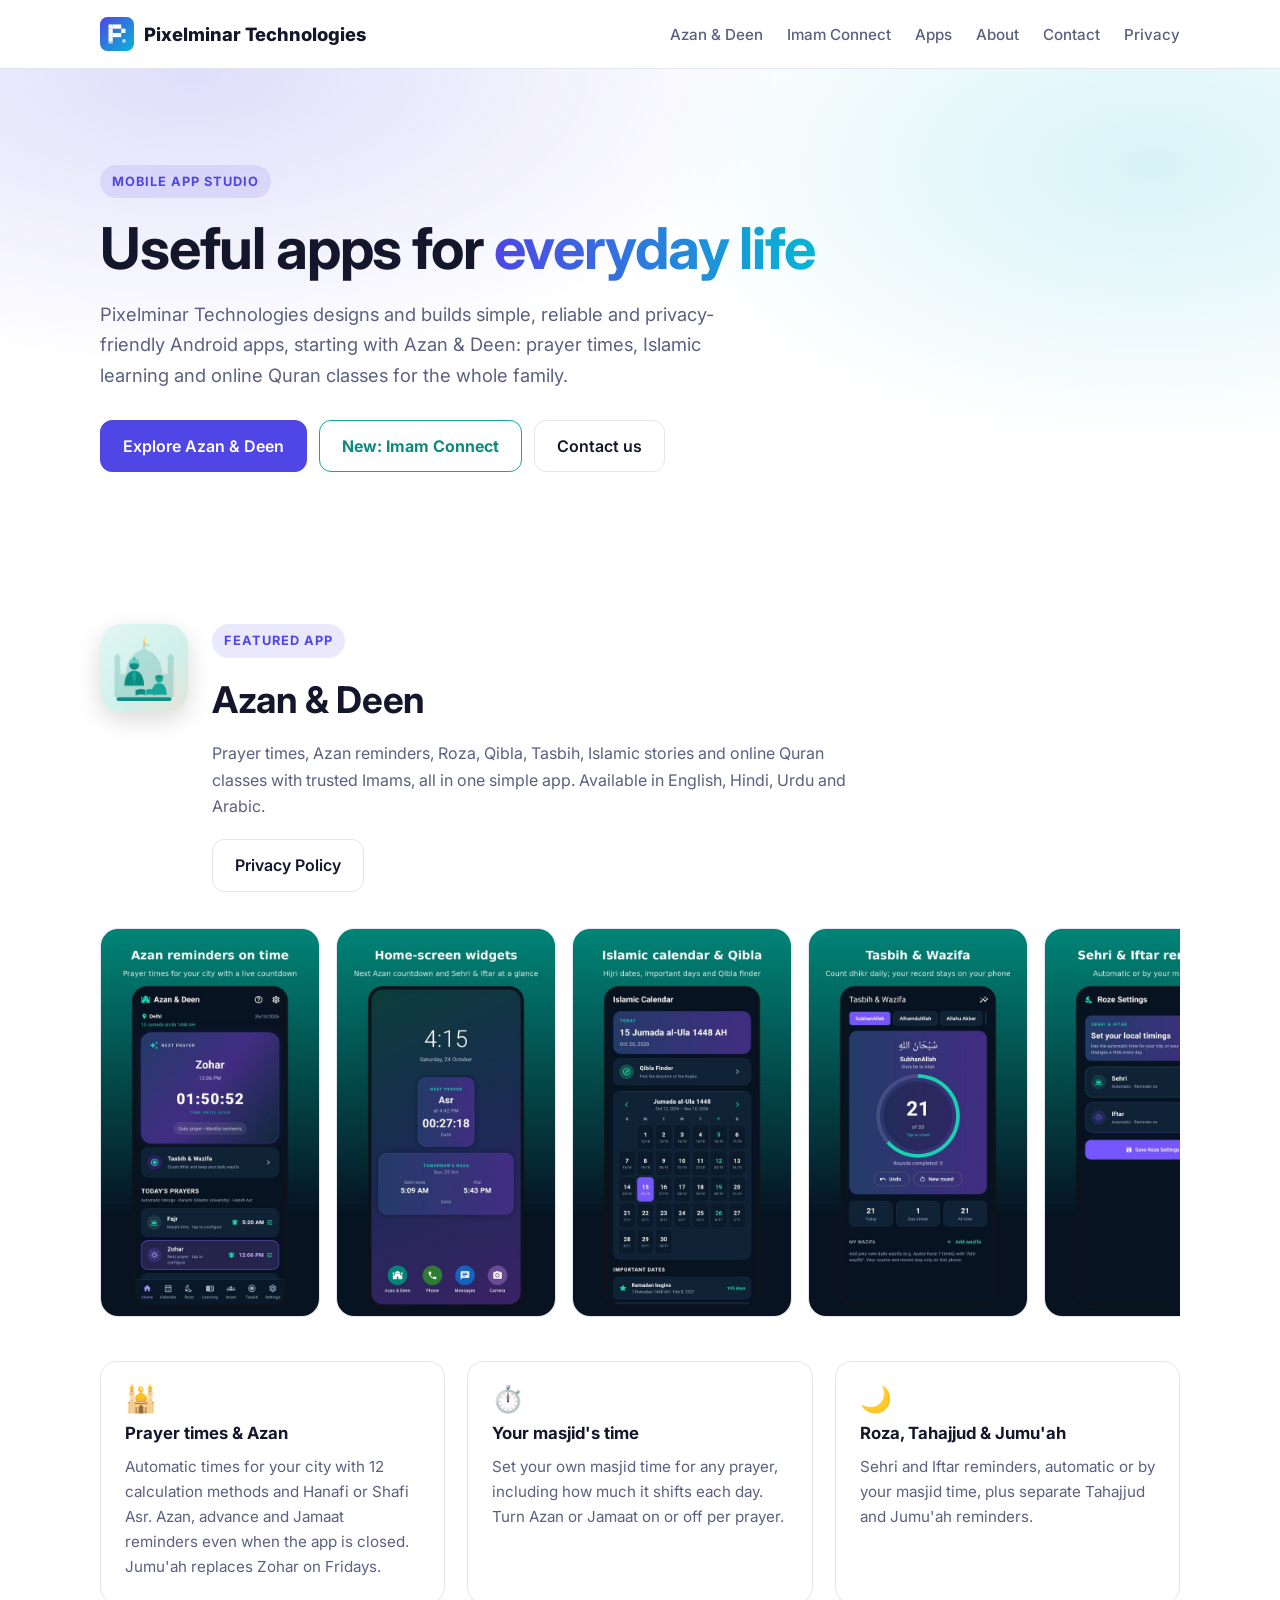
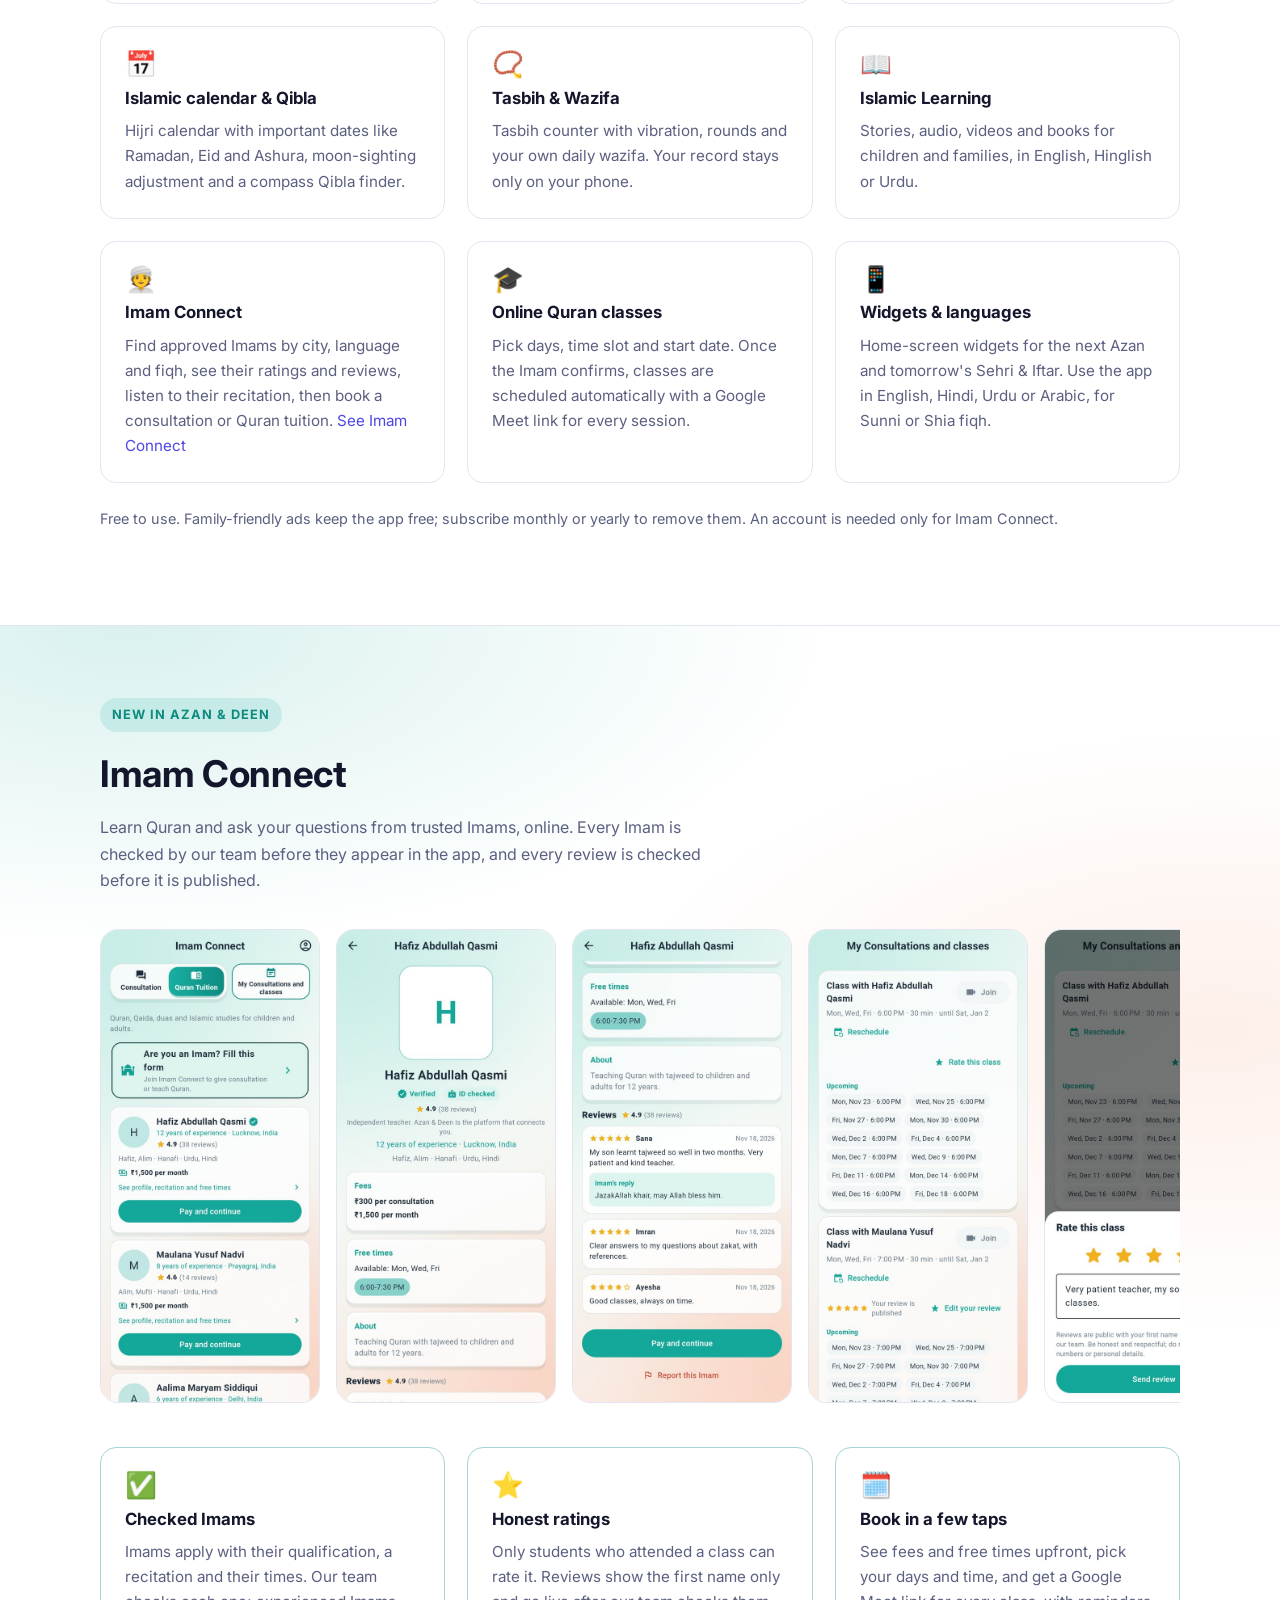
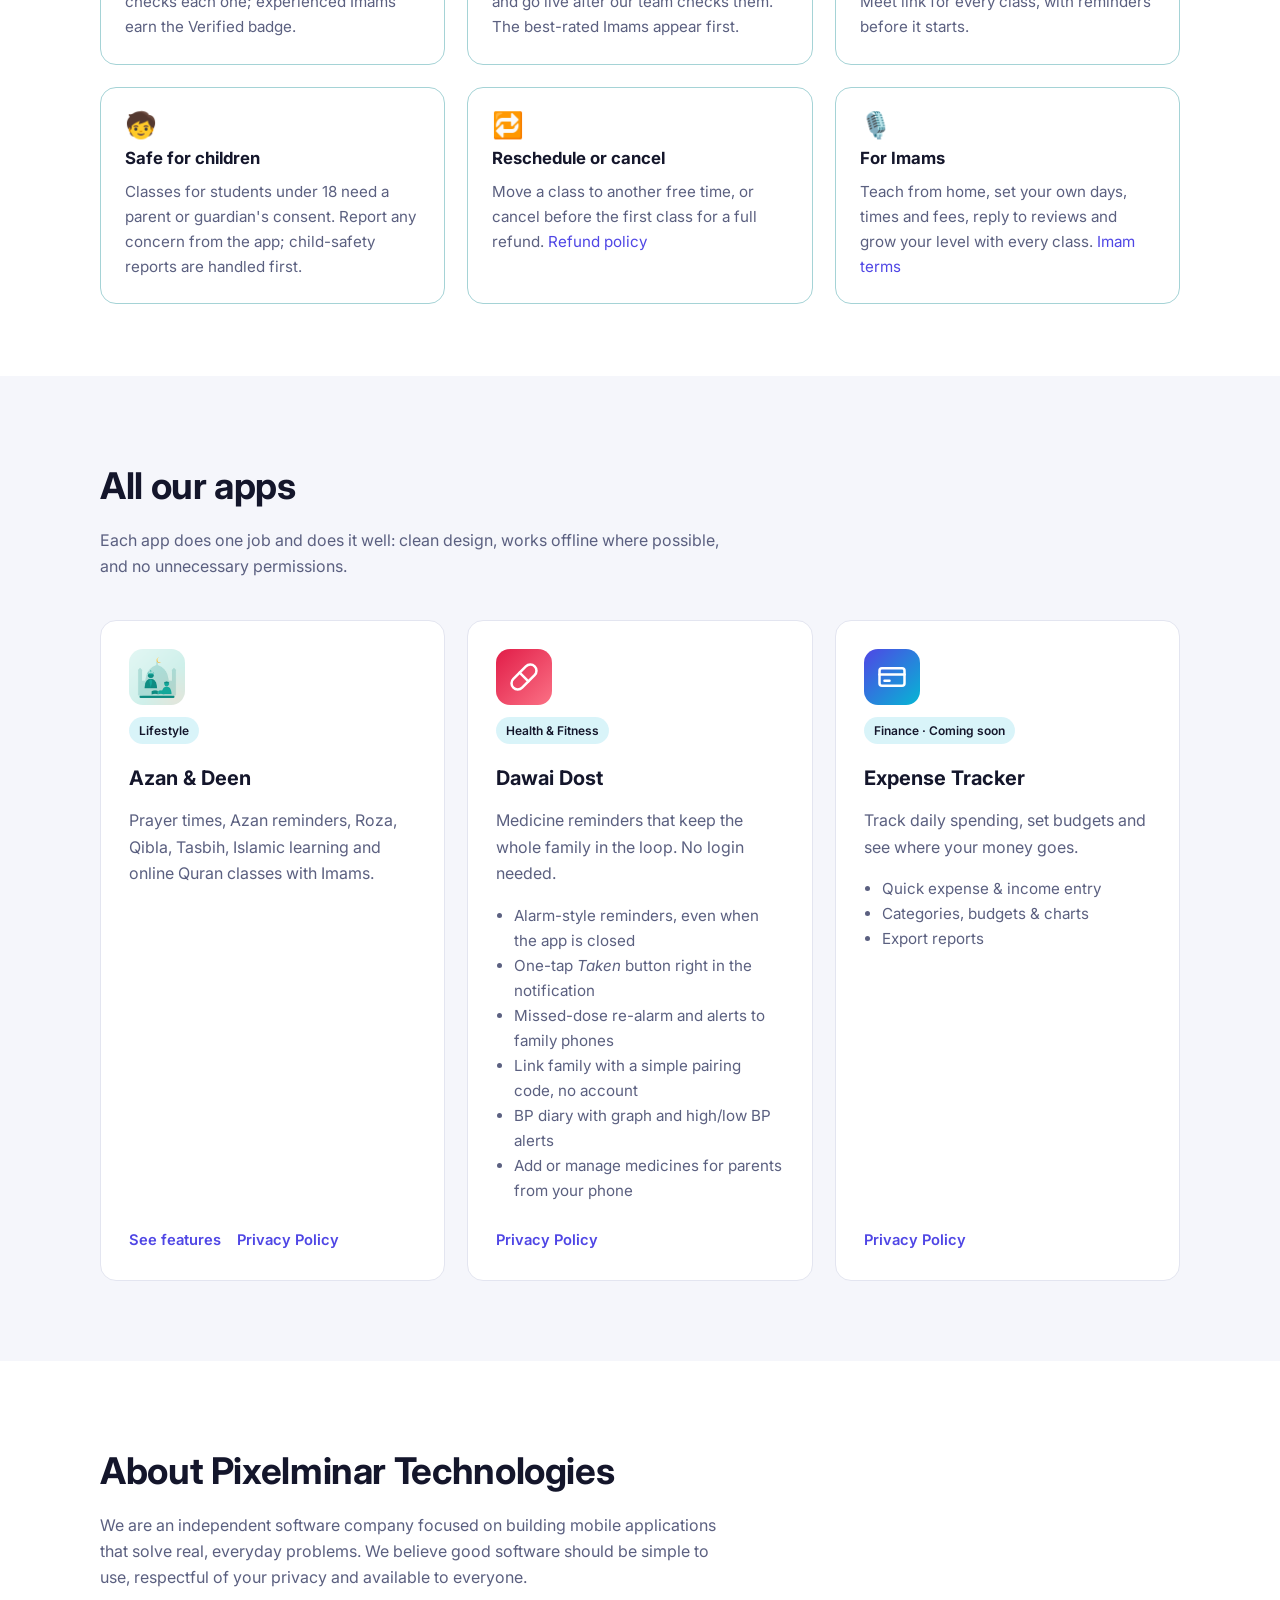
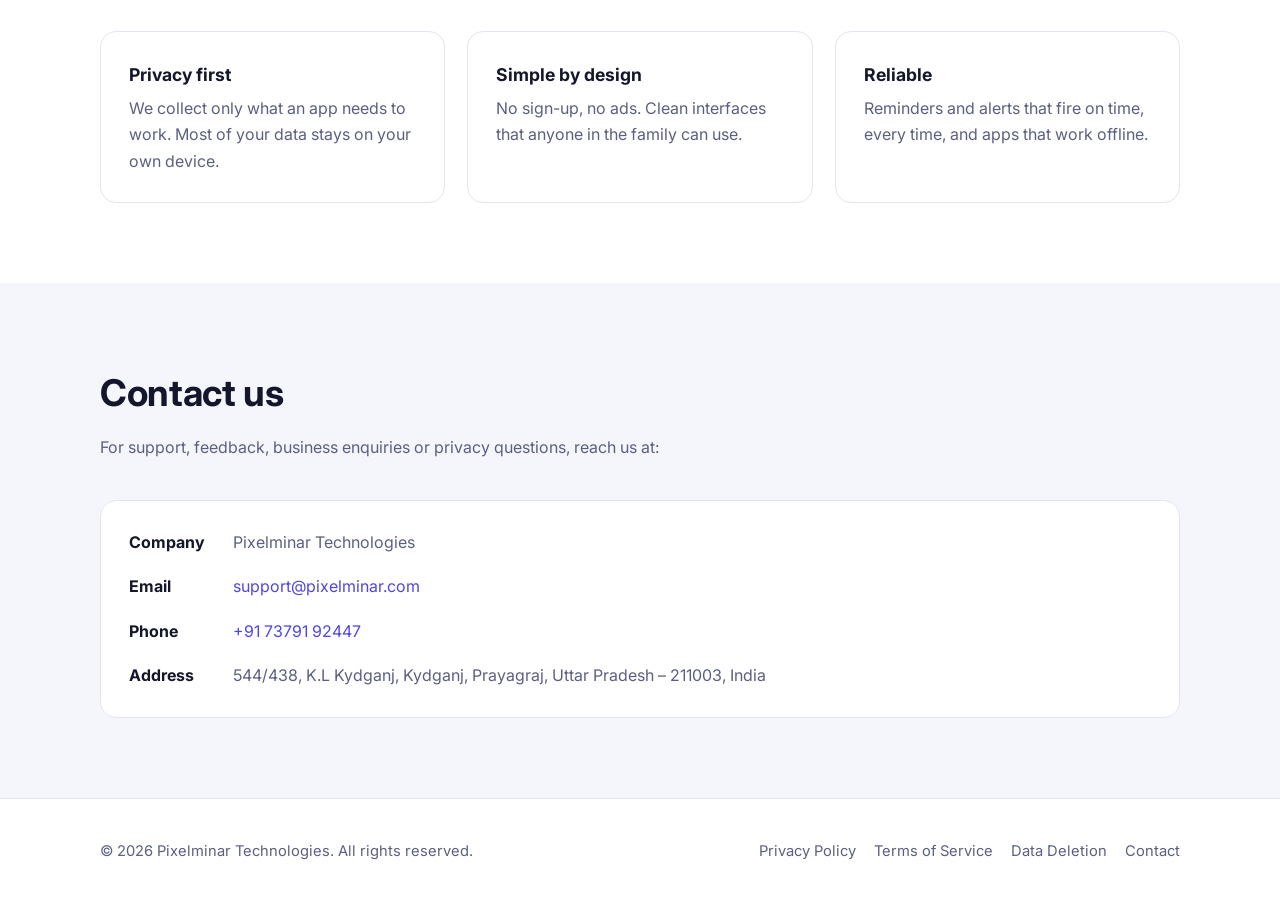
==== commit 47af5e24: "Highlight Imam Connect: new section with app screenshots Co-Authored-By: Claude Opus 5.5 <noreply@an" ====
--- a/index.html
+++ b/index.html
@@ -18,6 +18,7 @@
     <button class="nav-toggle" aria-label="Menu" onclick="document.querySelector('.nav-links').classList.toggle('open')">☰</button>
     <ul class="nav-links">
       <li><a href="#azan-deen">Azan &amp; Deen</a></li>
+      <li><a href="#imam-connect">Imam Connect</a></li>
       <li><a href="#apps">Apps</a></li>
       <li><a href="#about">About</a></li>
       <li><a href="#contact">Contact</a></li>
@@ -34,6 +35,7 @@
       <p>Pixelminar Technologies designs and builds simple, reliable and privacy-friendly Android apps, starting with Azan &amp; Deen: prayer times, Islamic learning and online Quran classes for the whole family.</p>
       <div class="btns">
         <a href="#azan-deen" class="btn btn-primary">Explore Azan &amp; Deen</a>
+        <a href="#imam-connect" class="btn btn-imam">New: Imam Connect</a>
         <a href="#contact" class="btn">Contact us</a>
       </div>
     </div>
@@ -70,11 +72,36 @@
         <div class="card"><div class="f-ico">📅</div><h3>Islamic calendar &amp; Qibla</h3><p>Hijri calendar with important dates like Ramadan, Eid and Ashura, moon-sighting adjustment and a compass Qibla finder.</p></div>
         <div class="card"><div class="f-ico">📿</div><h3>Tasbih &amp; Wazifa</h3><p>Tasbih counter with vibration, rounds and your own daily wazifa. Your record stays only on your phone.</p></div>
         <div class="card"><div class="f-ico">📖</div><h3>Islamic Learning</h3><p>Stories, audio, videos and books for children and families, in English, Hinglish or Urdu.</p></div>
-        <div class="card"><div class="f-ico">👳</div><h3>Imam Connect</h3><p>Find approved Imams by city, language and fiqh. Listen to their recitation, then request a consultation or Quran tuition.</p></div>
+        <div class="card"><div class="f-ico">👳</div><h3>Imam Connect</h3><p>Find approved Imams by city, language and fiqh, see their ratings and reviews, listen to their recitation, then book a consultation or Quran tuition. <a href="#imam-connect">See Imam Connect</a></p></div>
         <div class="card"><div class="f-ico">🎓</div><h3>Online Quran classes</h3><p>Pick days, time slot and start date. Once the Imam confirms, classes are scheduled automatically with a Google Meet link for every session.</p></div>
         <div class="card"><div class="f-ico">📱</div><h3>Widgets &amp; languages</h3><p>Home-screen widgets for the next Azan and tomorrow's Sehri &amp; Iftar. Use the app in English, Hindi, Urdu or Arabic, for Sunni or Shia fiqh.</p></div>
       </div>
       <p class="fine">Free to use. Family-friendly ads keep the app free; subscribe monthly or yearly to remove them. An account is needed only for Imam Connect.</p>
+    </div>
+  </section>
+
+  <section id="imam-connect" class="imam-connect">
+    <div class="container">
+      <span class="eyebrow eyebrow-imam">New in Azan &amp; Deen</span>
+      <h2 class="section-title">Imam Connect</h2>
+      <p class="section-sub">Learn Quran and ask your questions from trusted Imams, online. Every Imam is checked by our team before they appear in the app, and every review is checked before it is published.</p>
+
+      <div class="shots" tabindex="0" aria-label="Imam Connect screenshots">
+        <img src="assets/azan/imam_list.jpg" alt="Imam Connect: Imams with ratings, fees and Verified badge" loading="lazy" width="540" height="1168">
+        <img src="assets/azan/imam_profile.jpg" alt="Imam profile with Verified and ID checked badges, fees and free times" loading="lazy" width="540" height="1168">
+        <img src="assets/azan/imam_reviews.jpg" alt="Student reviews with the Imam's reply" loading="lazy" width="540" height="1168">
+        <img src="assets/azan/imam_classes.jpg" alt="My Consultations and classes with Join, Reschedule and Rate this class" loading="lazy" width="540" height="1168">
+        <img src="assets/azan/imam_rate.jpg" alt="Rate a class with stars and a short review" loading="lazy" width="540" height="1168">
+      </div>
+
+      <div class="grid features">
+        <div class="card"><div class="f-ico">✅</div><h3>Checked Imams</h3><p>Imams apply with their qualification, a recitation and their times. Our team checks each one; experienced Imams earn the Verified badge.</p></div>
+        <div class="card"><div class="f-ico">⭐</div><h3>Honest ratings</h3><p>Only students who attended a class can rate it. Reviews show the first name only and go live after our team checks them. The best-rated Imams appear first.</p></div>
+        <div class="card"><div class="f-ico">🗓️</div><h3>Book in a few taps</h3><p>See fees and free times upfront, pick your days and time, and get a Google Meet link for every class, with reminders before it starts.</p></div>
+        <div class="card"><div class="f-ico">🧒</div><h3>Safe for children</h3><p>Classes for students under 18 need a parent or guardian's consent. Report any concern from the app; child-safety reports are handled first.</p></div>
+        <div class="card"><div class="f-ico">🔁</div><h3>Reschedule or cancel</h3><p>Move a class to another free time, or cancel before the first class for a full refund. <a href="azan/refund.html">Refund policy</a></p></div>
+        <div class="card"><div class="f-ico">🎙️</div><h3>For Imams</h3><p>Teach from home, set your own days, times and fees, reply to reviews and grow your level with every class. <a href="azan/imam-terms.html">Imam terms</a></p></div>
+      </div>
     </div>
   </section>
 
--- a/assets/style.css
+++ b/assets/style.css
@@ -139,3 +139,15 @@
 .fine { color: var(--muted); font-size: .9rem; margin-top: 24px; }
 img.app-icon { border-radius: 14px; }
 section[id] { scroll-margin-top: 68px; }
+
+/* Imam Connect highlight */
+.imam-connect { --teal: #13a89a; padding: 72px 0; border-top: 1px solid var(--border);
+  background: radial-gradient(700px 320px at 10% 0%, color-mix(in srgb, var(--teal) 16%, transparent), transparent),
+              radial-gradient(600px 300px at 95% 30%, color-mix(in srgb, #f6a98a 18%, transparent), transparent); }
+.imam-connect .section-title { margin-top: 12px; }
+.imam-connect .section-sub { margin-bottom: 0; }
+.eyebrow-imam { color: #0e8a7e; background: color-mix(in srgb, #13a89a 14%, transparent); }
+.imam-connect .features .card { border-color: color-mix(in srgb, #13a89a 30%, var(--border)); }
+.btn-imam { border-color: #13a89a; color: #0e8a7e; font-weight: 700; }
+.btn-imam:hover { background: color-mix(in srgb, #13a89a 10%, transparent); border-color: #13a89a; }
+@media (prefers-color-scheme: dark) { .eyebrow-imam, .btn-imam { color: #4fd1c2; } }
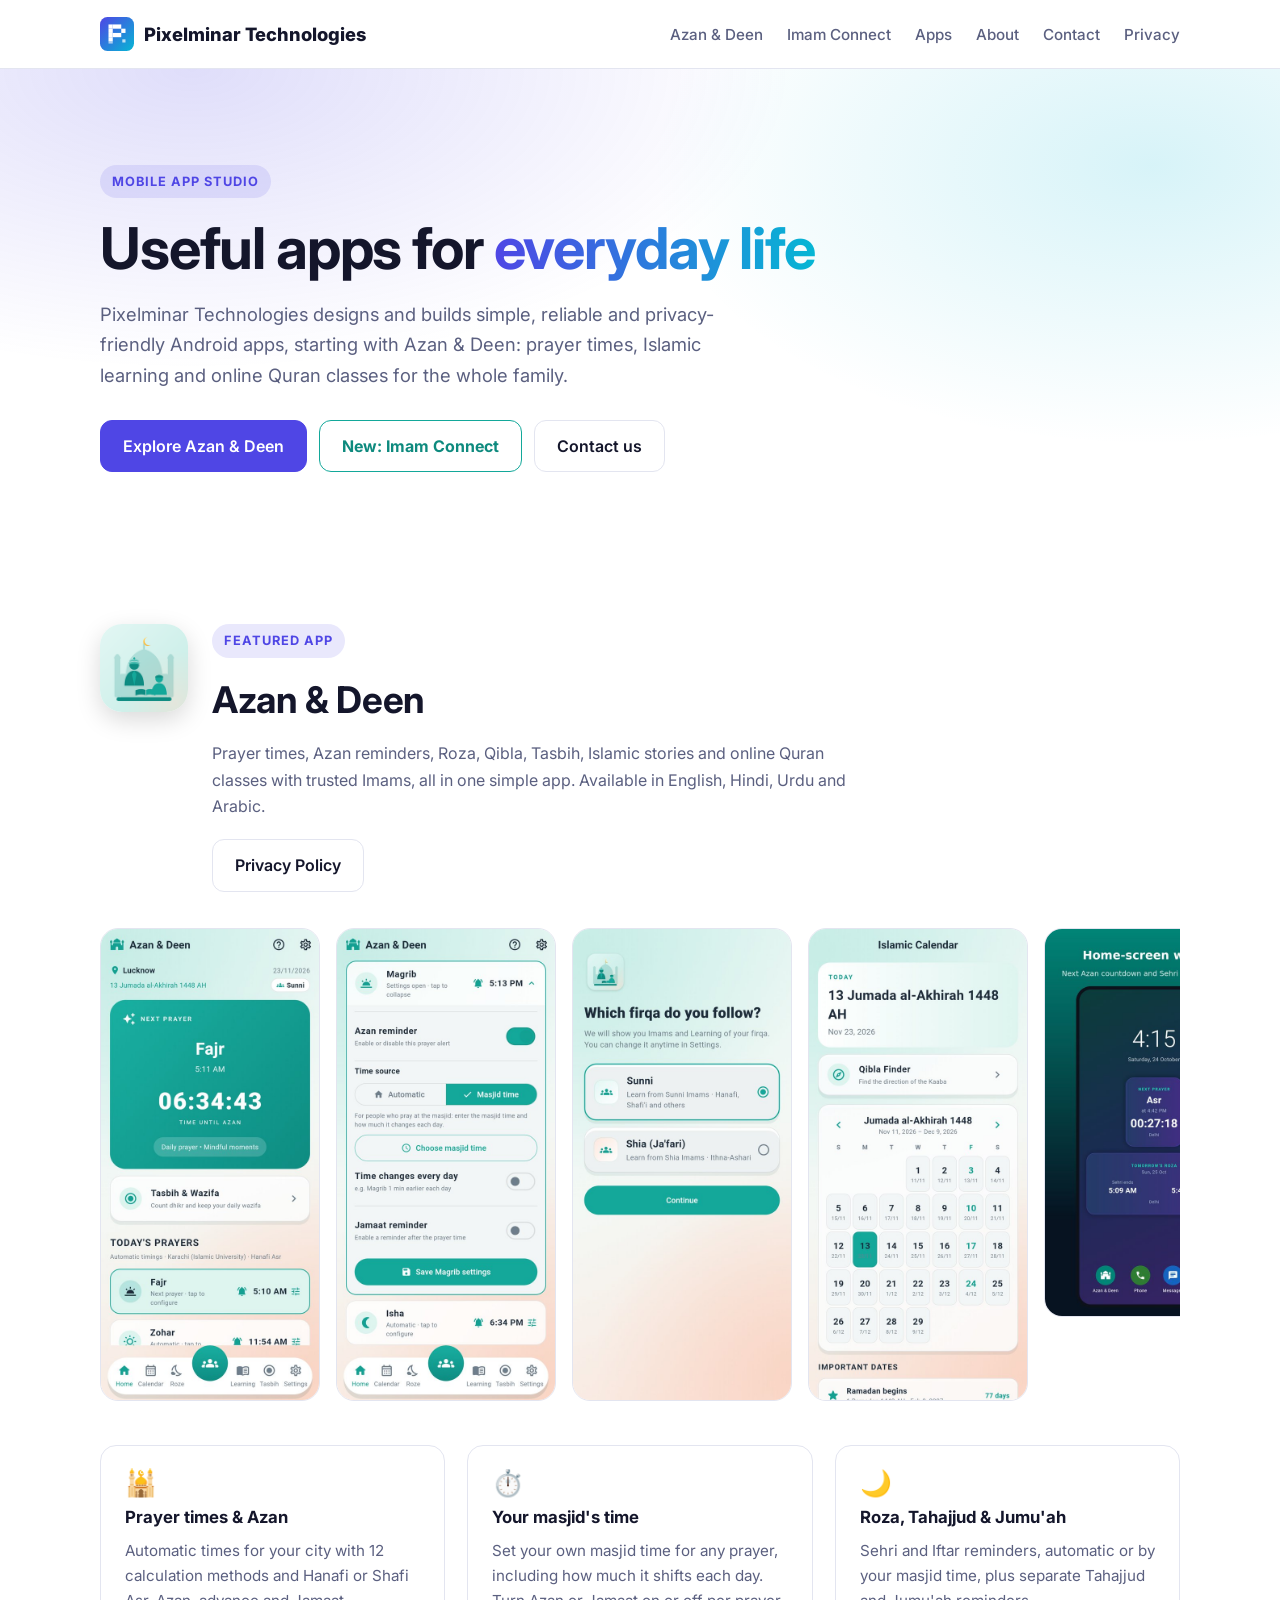
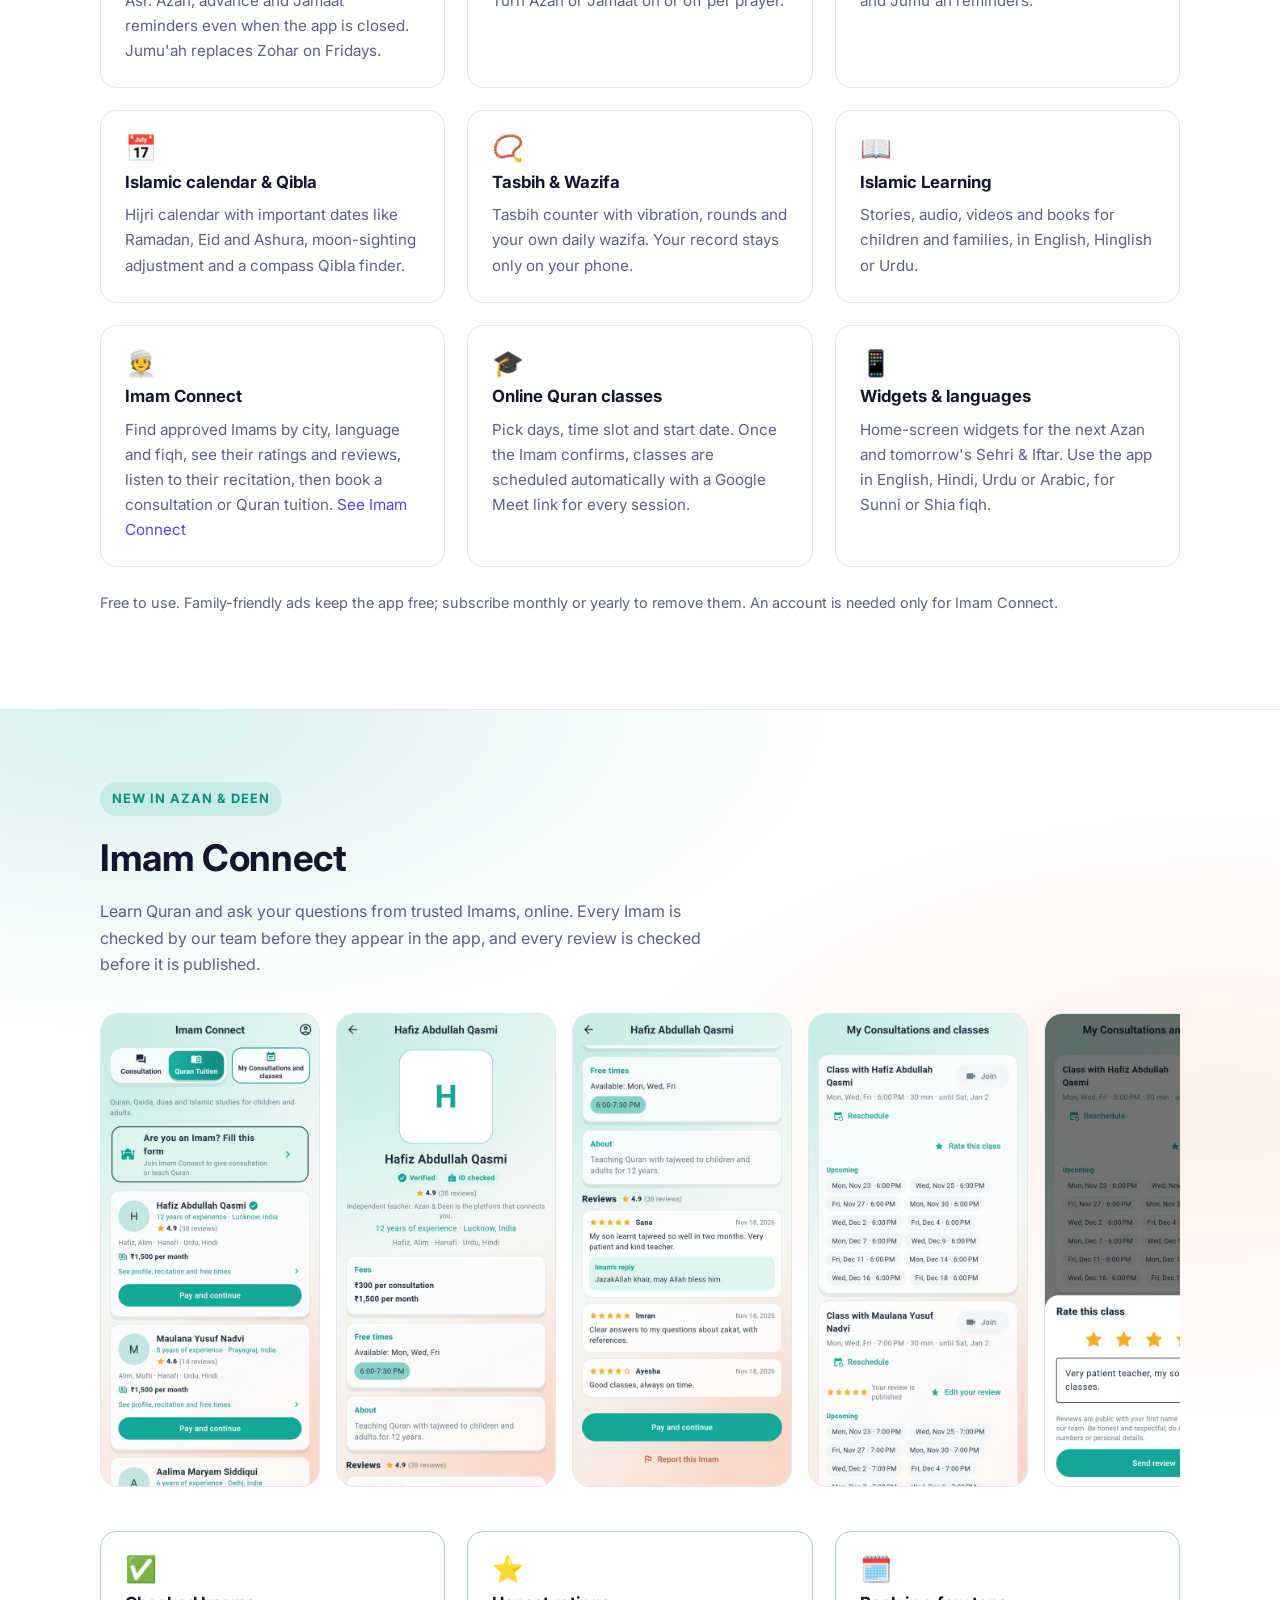
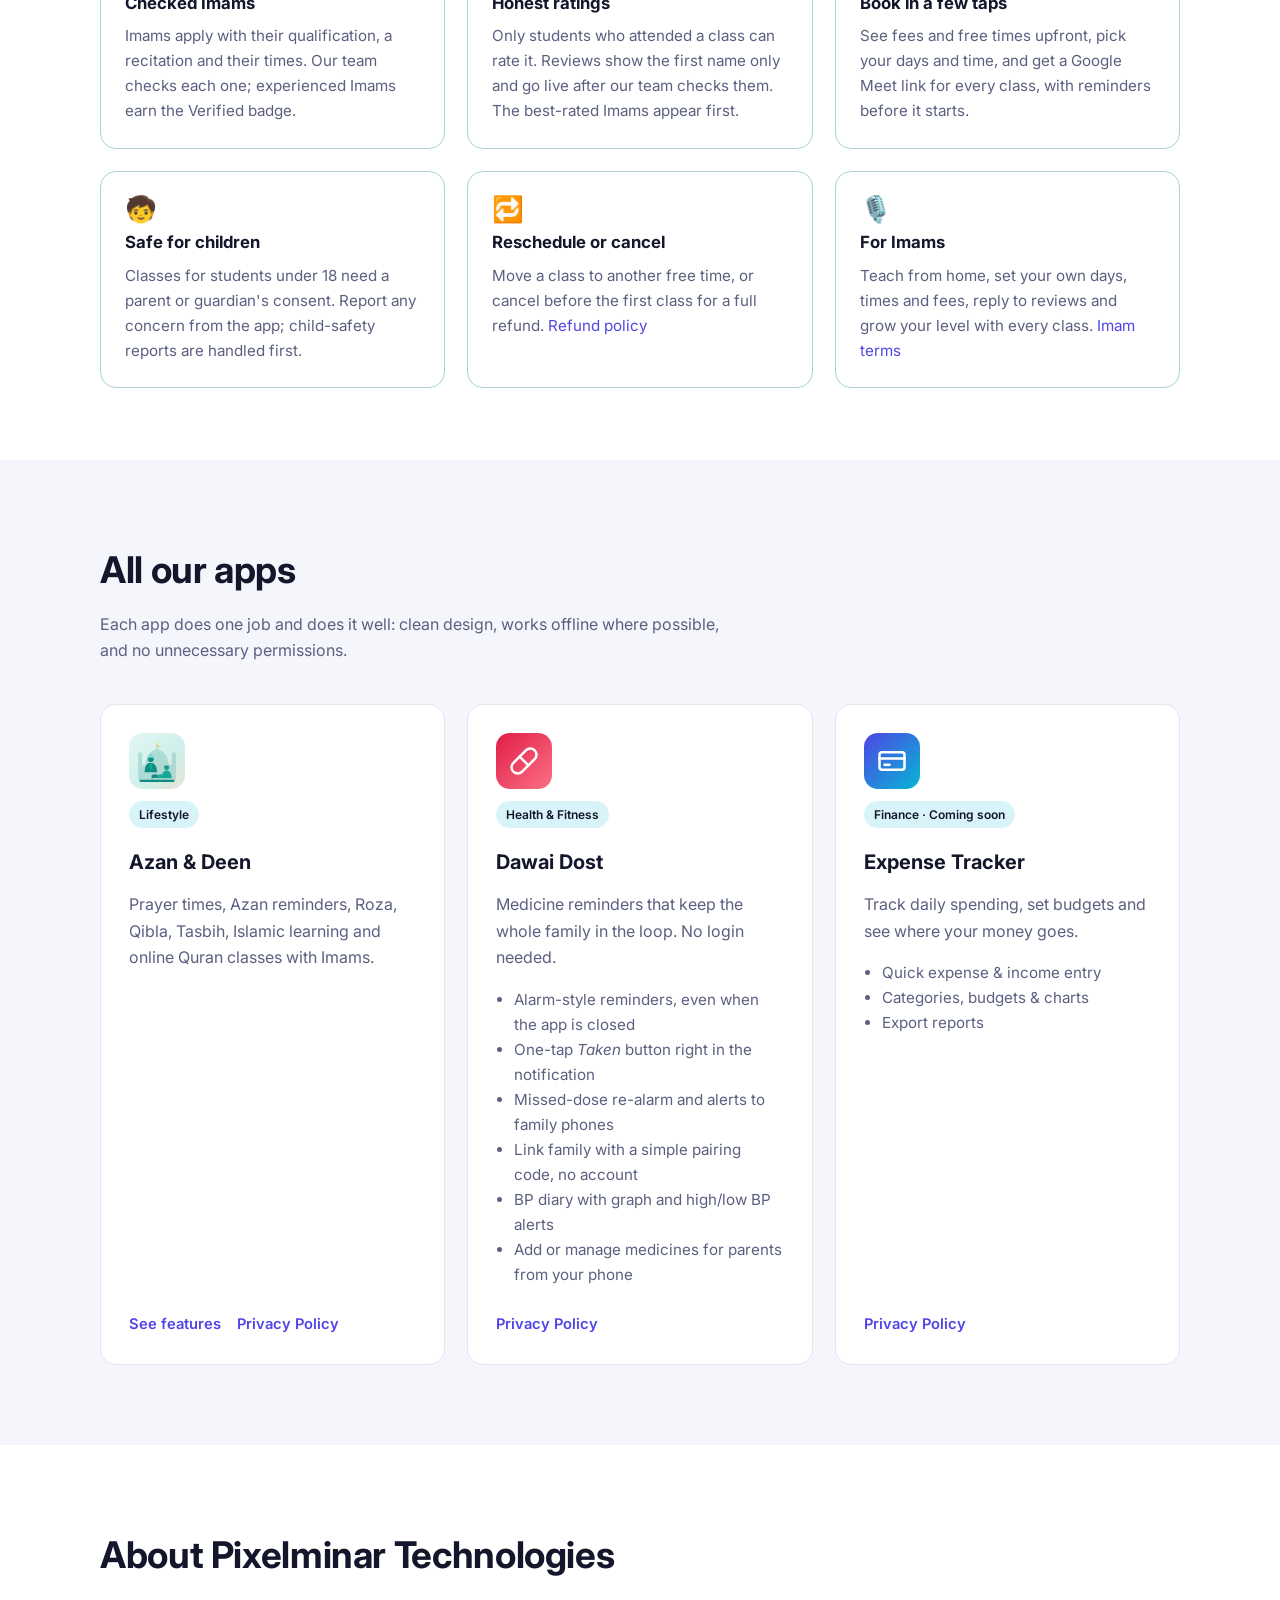
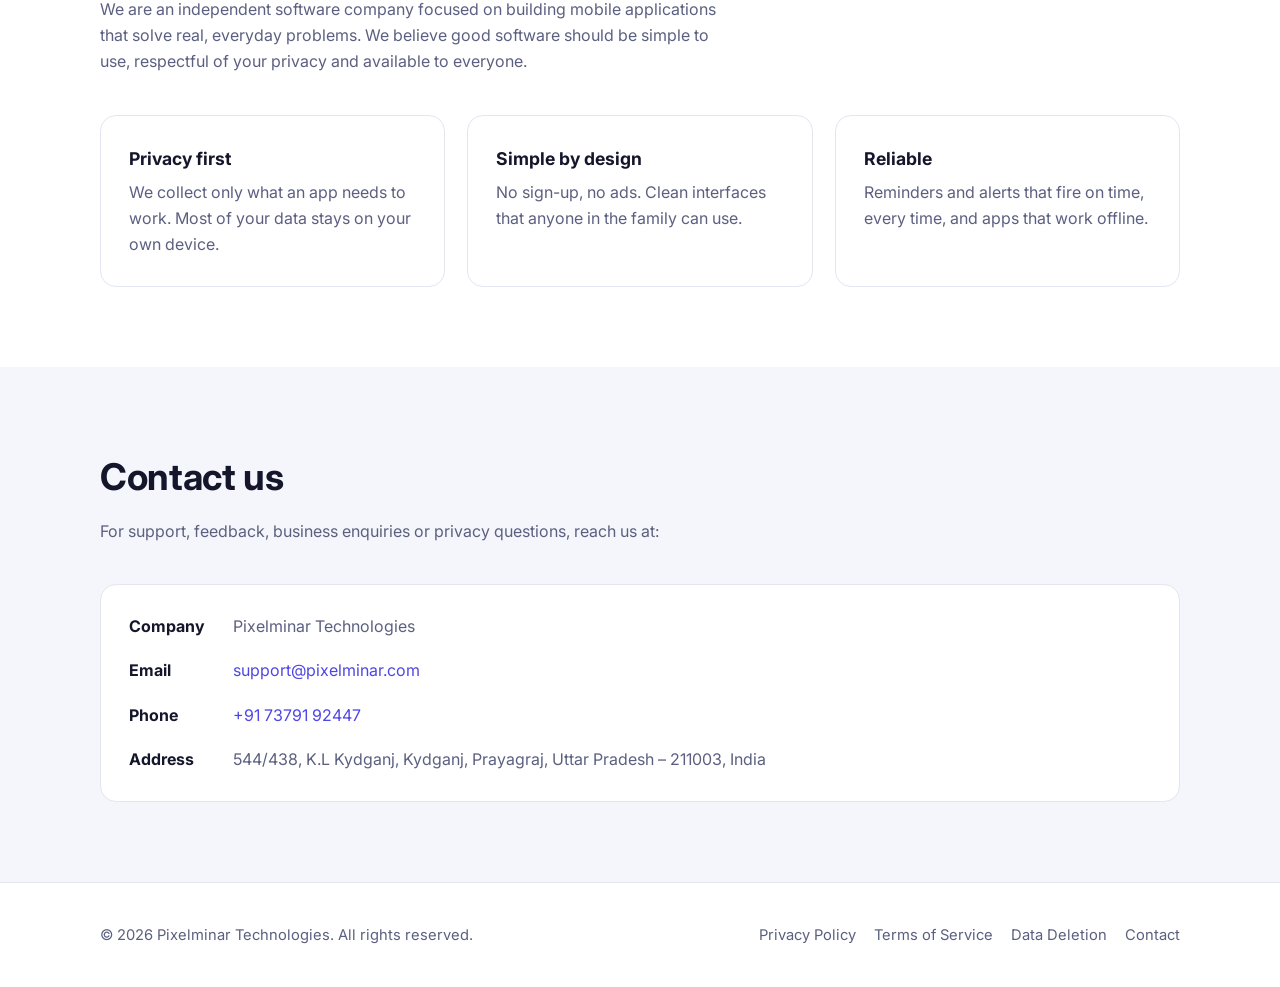
==== commit fec4e663: "Azan & Deen: new Home, Masjid time, Sunni/Shia and Calendar screenshots Co-Authored-By: Claude Opus " ====
--- a/index.html
+++ b/index.html
@@ -57,9 +57,11 @@
       </div>
 
       <div class="shots" tabindex="0" aria-label="App screenshots">
-        <img src="assets/azan/home.jpg" alt="Home screen with next prayer countdown" loading="lazy" width="540" height="960">
+        <img src="assets/azan/home_new.jpg" alt="Home screen with next prayer countdown and today's prayers" loading="lazy" width="540" height="1168">
+        <img src="assets/azan/masjid_time.jpg" alt="Set your masjid time for a prayer, with daily change and Jamaat reminder" loading="lazy" width="540" height="1168">
+        <img src="assets/azan/fiqh.jpg" alt="Choose Sunni or Shia (Ja'fari)" loading="lazy" width="540" height="1168">
+        <img src="assets/azan/calendar_new.jpg" alt="Islamic calendar with Hijri and English dates and Qibla finder" loading="lazy" width="540" height="1168">
         <img src="assets/azan/widgets.jpg" alt="Home-screen widgets for next Azan and Sehri/Iftar" loading="lazy" width="540" height="960">
-        <img src="assets/azan/calendar.jpg" alt="Islamic calendar and Qibla finder" loading="lazy" width="540" height="960">
         <img src="assets/azan/tasbih.jpg" alt="Tasbih counter and daily wazifa" loading="lazy" width="540" height="960">
         <img src="assets/azan/roze.jpg" alt="Sehri and Iftar reminder settings" loading="lazy" width="540" height="960">
         <img src="assets/azan/home_hi.jpg" alt="App in Hindi" loading="lazy" width="540" height="960">
--- a/assets/style.css
+++ b/assets/style.css
@@ -129,7 +129,7 @@
 .showcase .section-sub { margin-bottom: 0; }
 .showcase .btns { margin-top: 20px; }
 @media (max-width: 600px) { .showcase-head { flex-direction: column; } .showcase-icon { width: 72px; height: 72px; } }
-.shots { display: flex; gap: 16px; overflow-x: auto; padding: 36px 2px 20px; scroll-snap-type: x mandatory; }
+.shots { display: flex; align-items: flex-start; gap: 16px; overflow-x: auto; padding: 36px 2px 20px; scroll-snap-type: x mandatory; }
 .shots img { width: 220px; height: auto; flex-shrink: 0; border-radius: 18px; border: 1px solid var(--border); scroll-snap-align: start; }
 .features { margin-top: 24px; }
 .features .card { padding: 24px; }
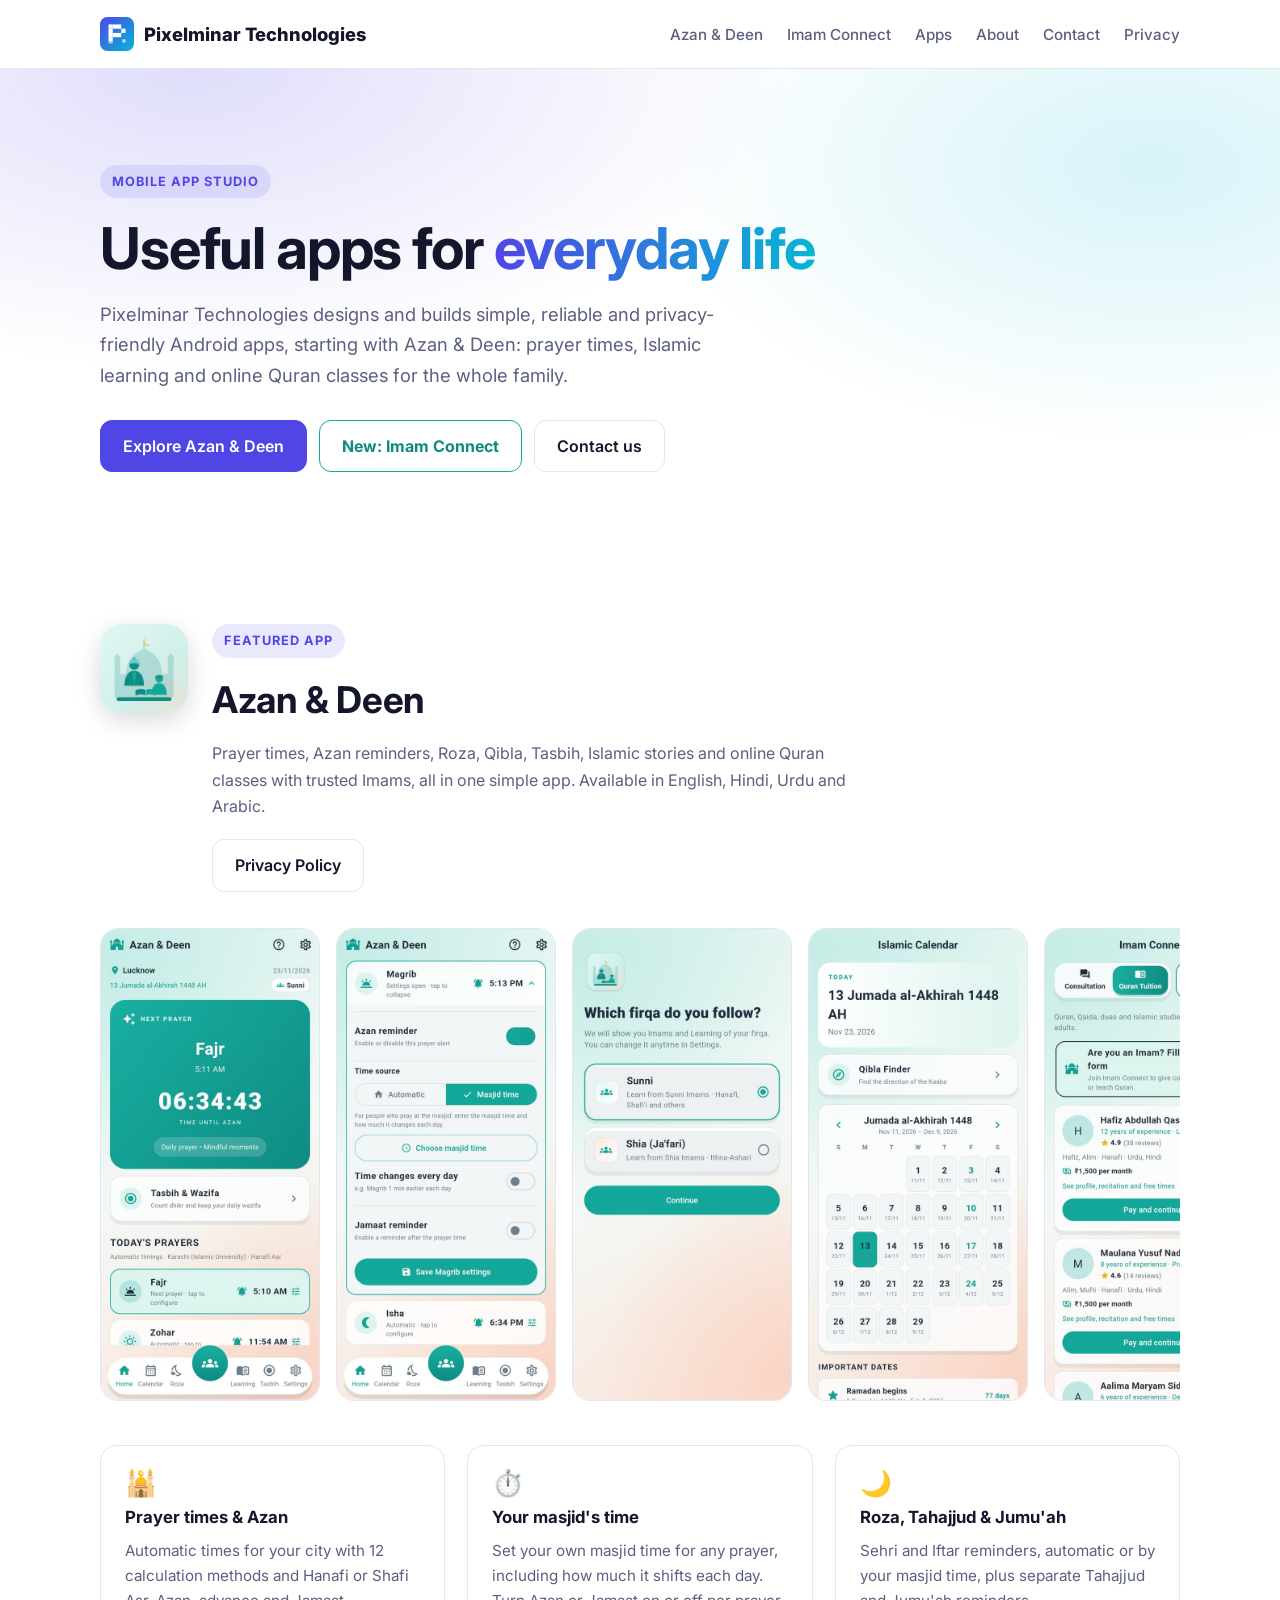
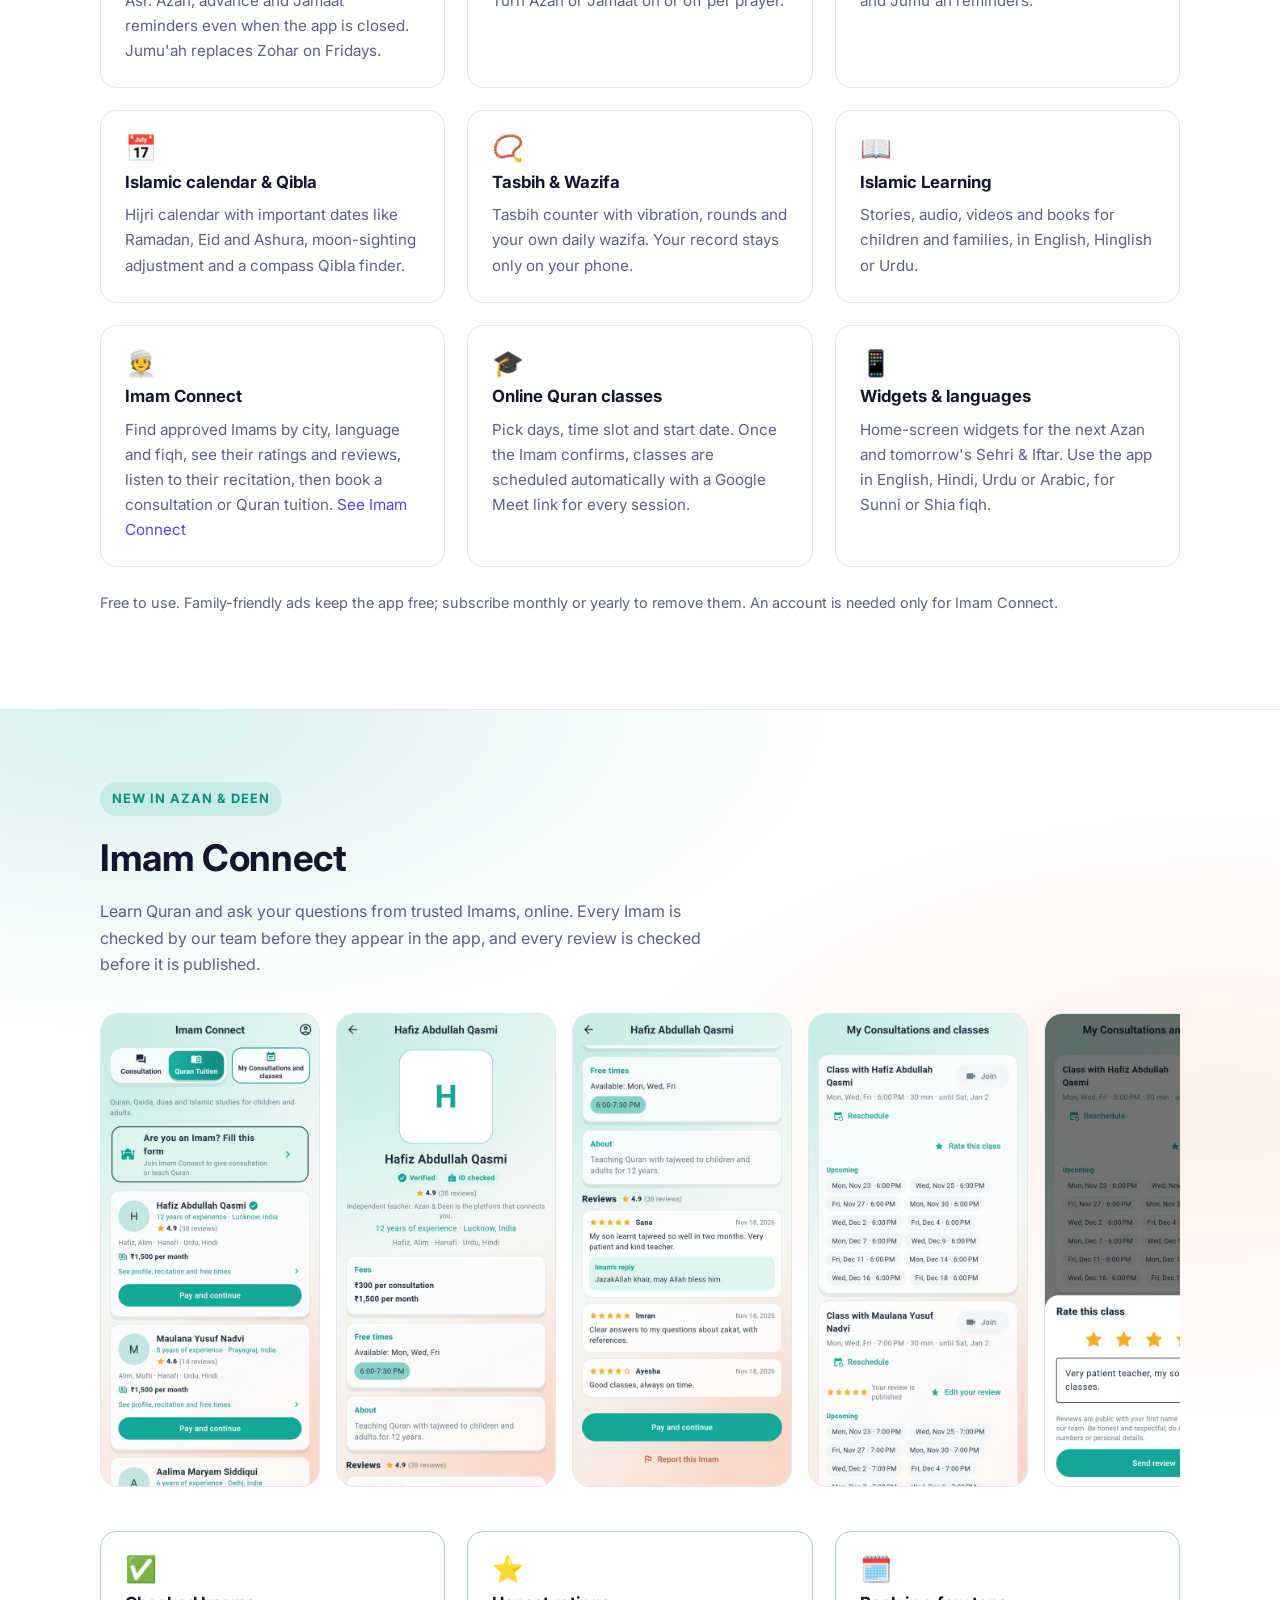
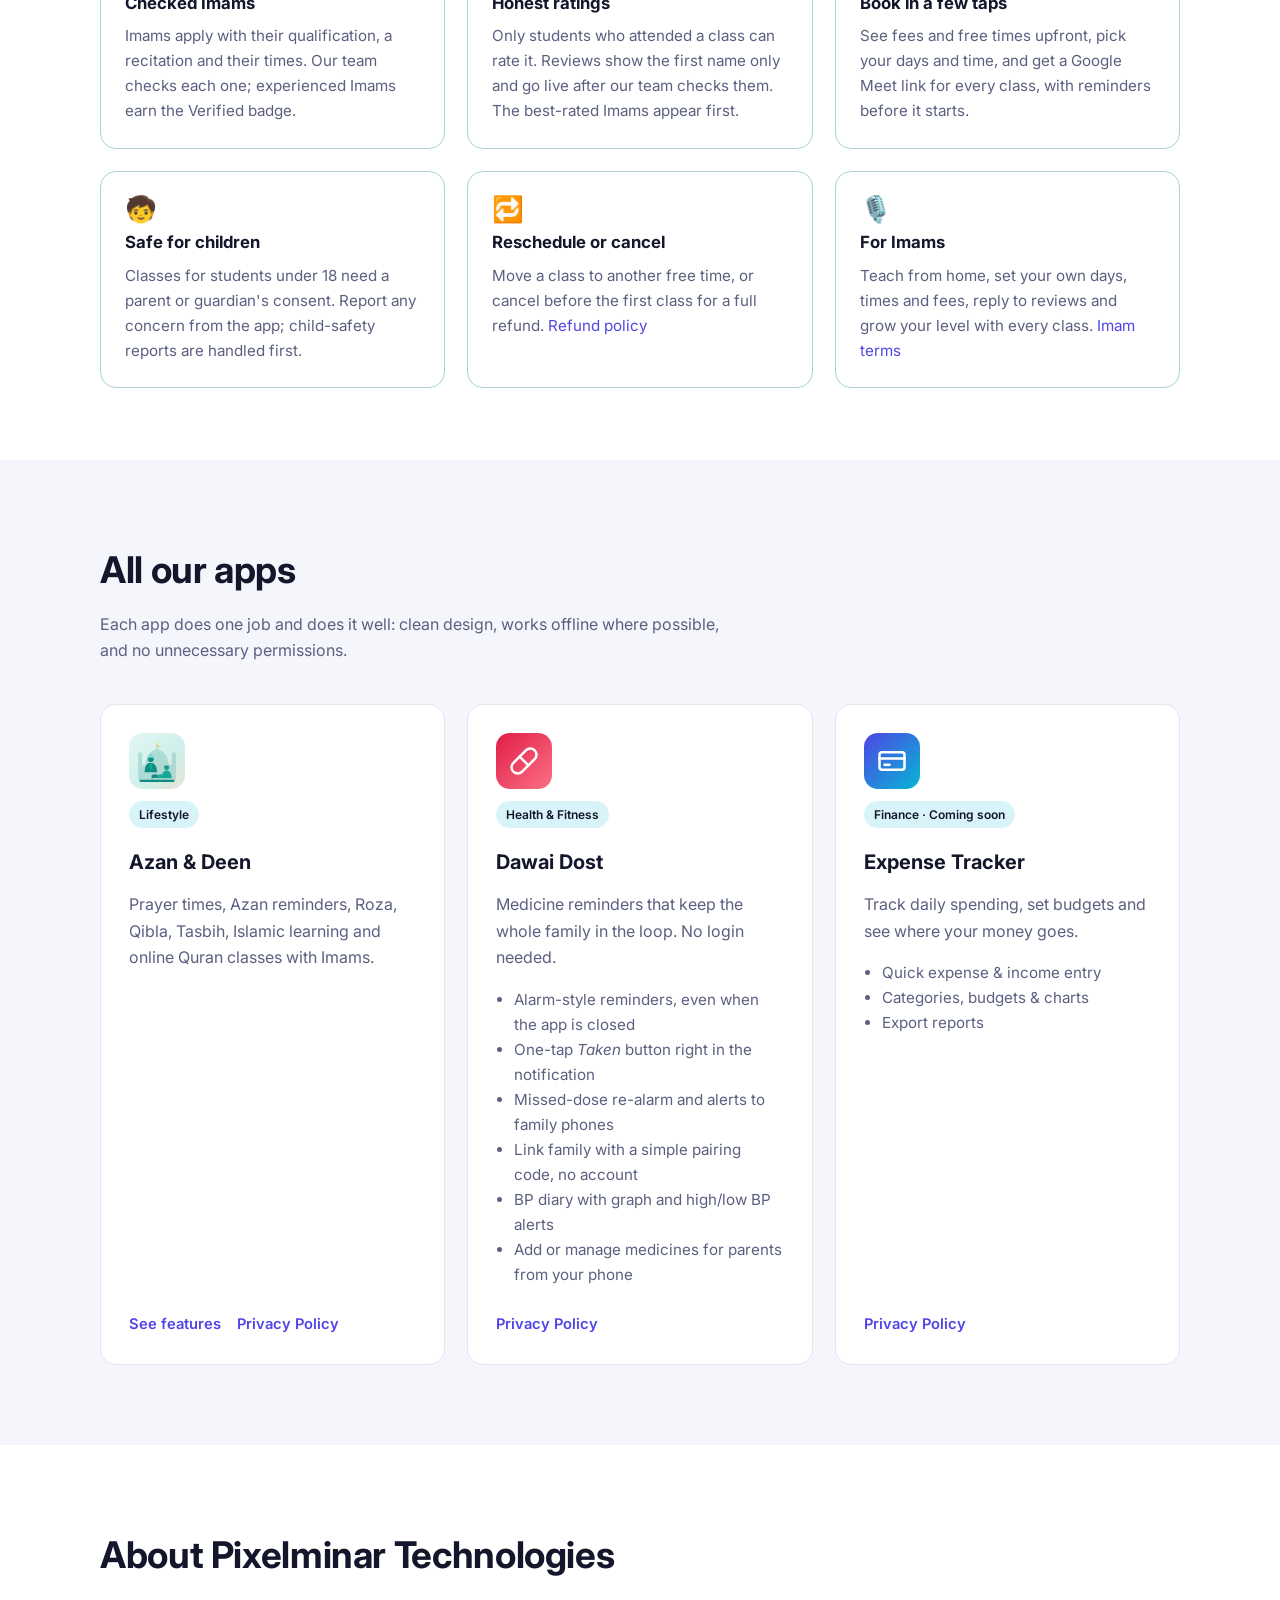
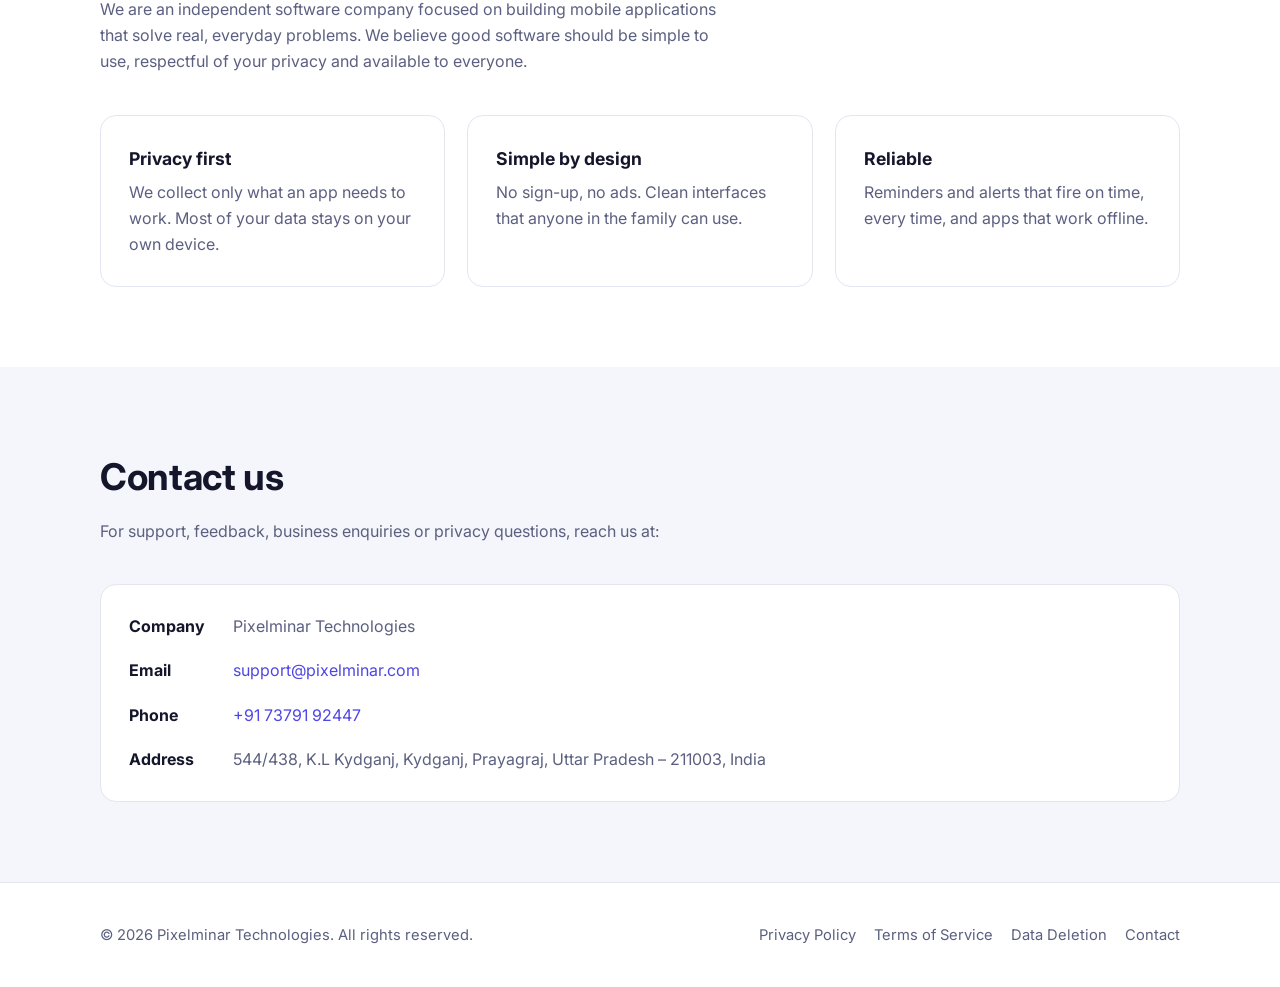
==== commit 34a332c8: "Azan & Deen screenshots: remove old ones, add Imam Connect Co-Authored-By: Claude Opus 5.5 <noreply@" ====
--- a/index.html
+++ b/index.html
@@ -61,10 +61,10 @@
         <img src="assets/azan/masjid_time.jpg" alt="Set your masjid time for a prayer, with daily change and Jamaat reminder" loading="lazy" width="540" height="1168">
         <img src="assets/azan/fiqh.jpg" alt="Choose Sunni or Shia (Ja'fari)" loading="lazy" width="540" height="1168">
         <img src="assets/azan/calendar_new.jpg" alt="Islamic calendar with Hijri and English dates and Qibla finder" loading="lazy" width="540" height="1168">
-        <img src="assets/azan/widgets.jpg" alt="Home-screen widgets for next Azan and Sehri/Iftar" loading="lazy" width="540" height="960">
-        <img src="assets/azan/tasbih.jpg" alt="Tasbih counter and daily wazifa" loading="lazy" width="540" height="960">
-        <img src="assets/azan/roze.jpg" alt="Sehri and Iftar reminder settings" loading="lazy" width="540" height="960">
-        <img src="assets/azan/home_hi.jpg" alt="App in Hindi" loading="lazy" width="540" height="960">
+        <img src="assets/azan/imam_list.jpg" alt="Imam Connect: Imams with ratings, fees and Verified badge" loading="lazy" width="540" height="1168">
+        <img src="assets/azan/imam_profile.jpg" alt="Imam profile with Verified and ID checked badges, fees and free times" loading="lazy" width="540" height="1168">
+        <img src="assets/azan/imam_reviews.jpg" alt="Student reviews with the Imam's reply" loading="lazy" width="540" height="1168">
+        <img src="assets/azan/imam_classes.jpg" alt="My Consultations and classes with Join, Reschedule and Rate this class" loading="lazy" width="540" height="1168">
       </div>
 
       <div class="grid features">
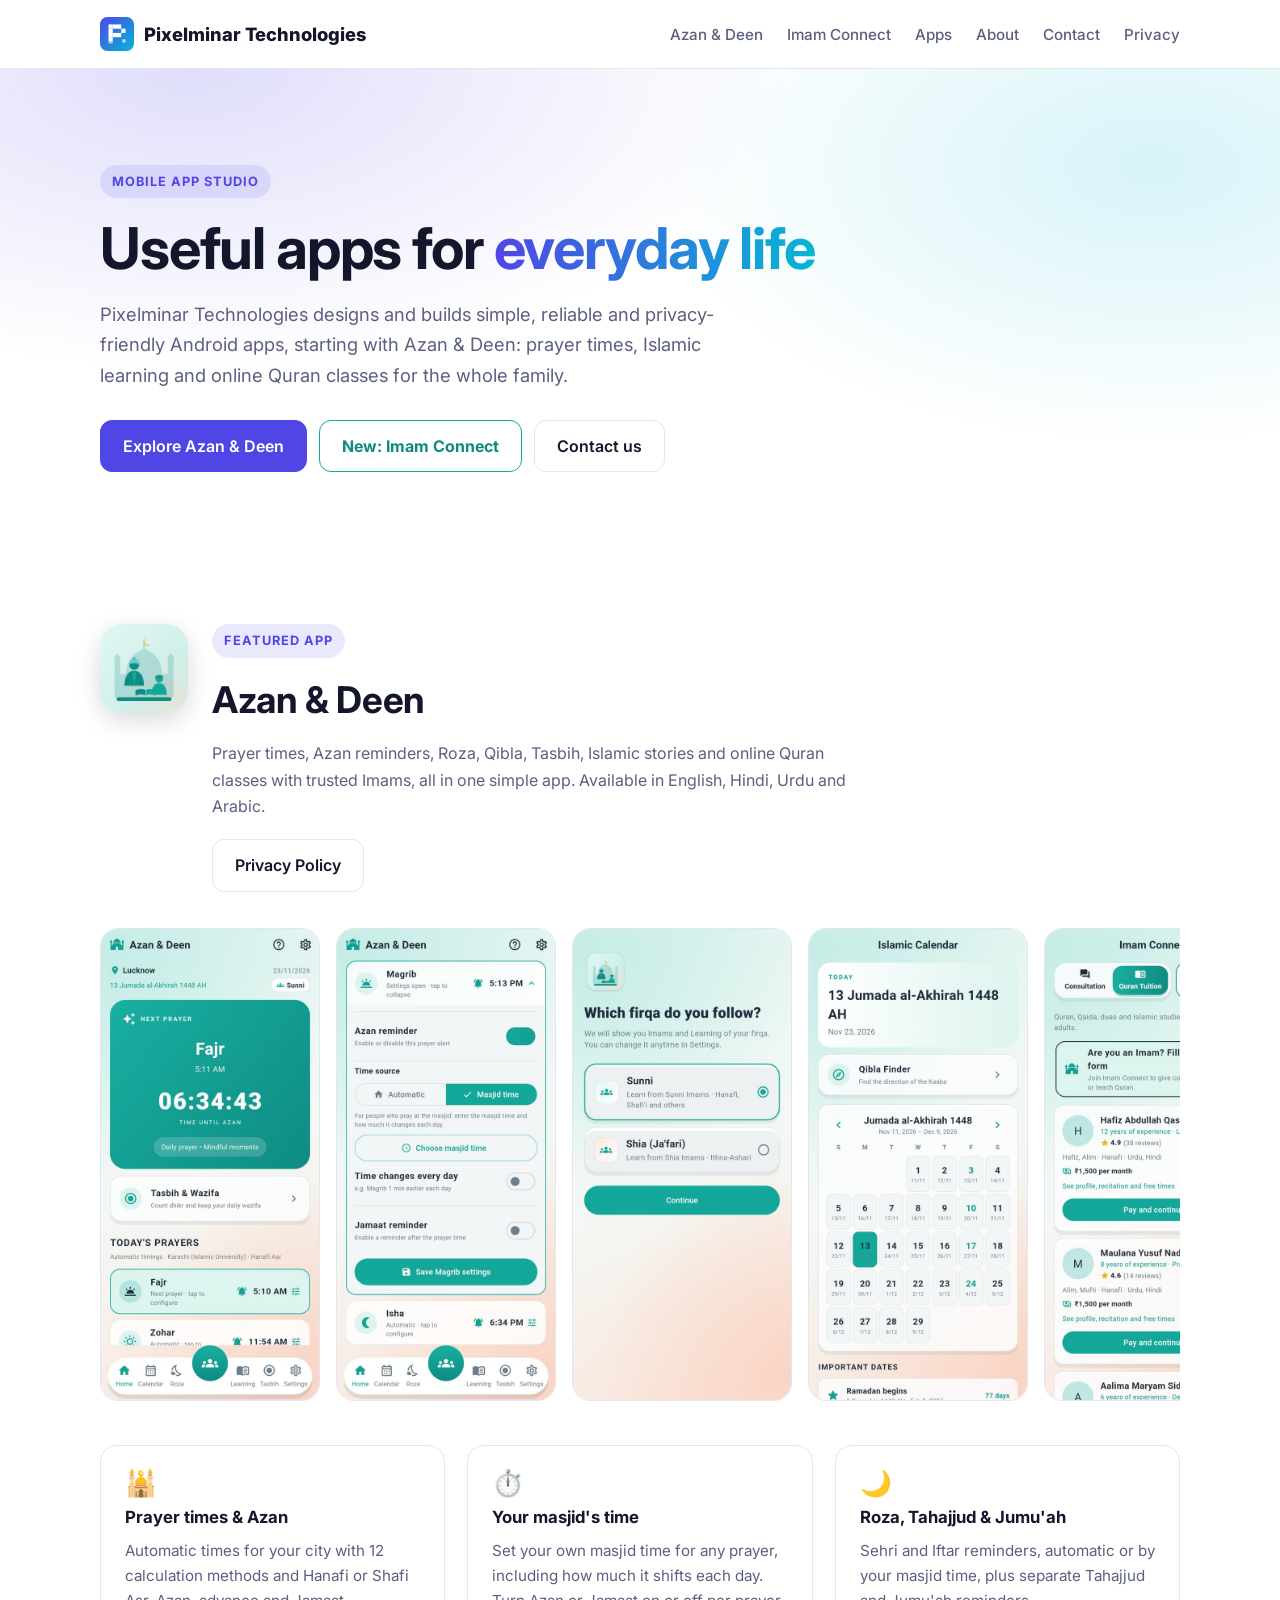
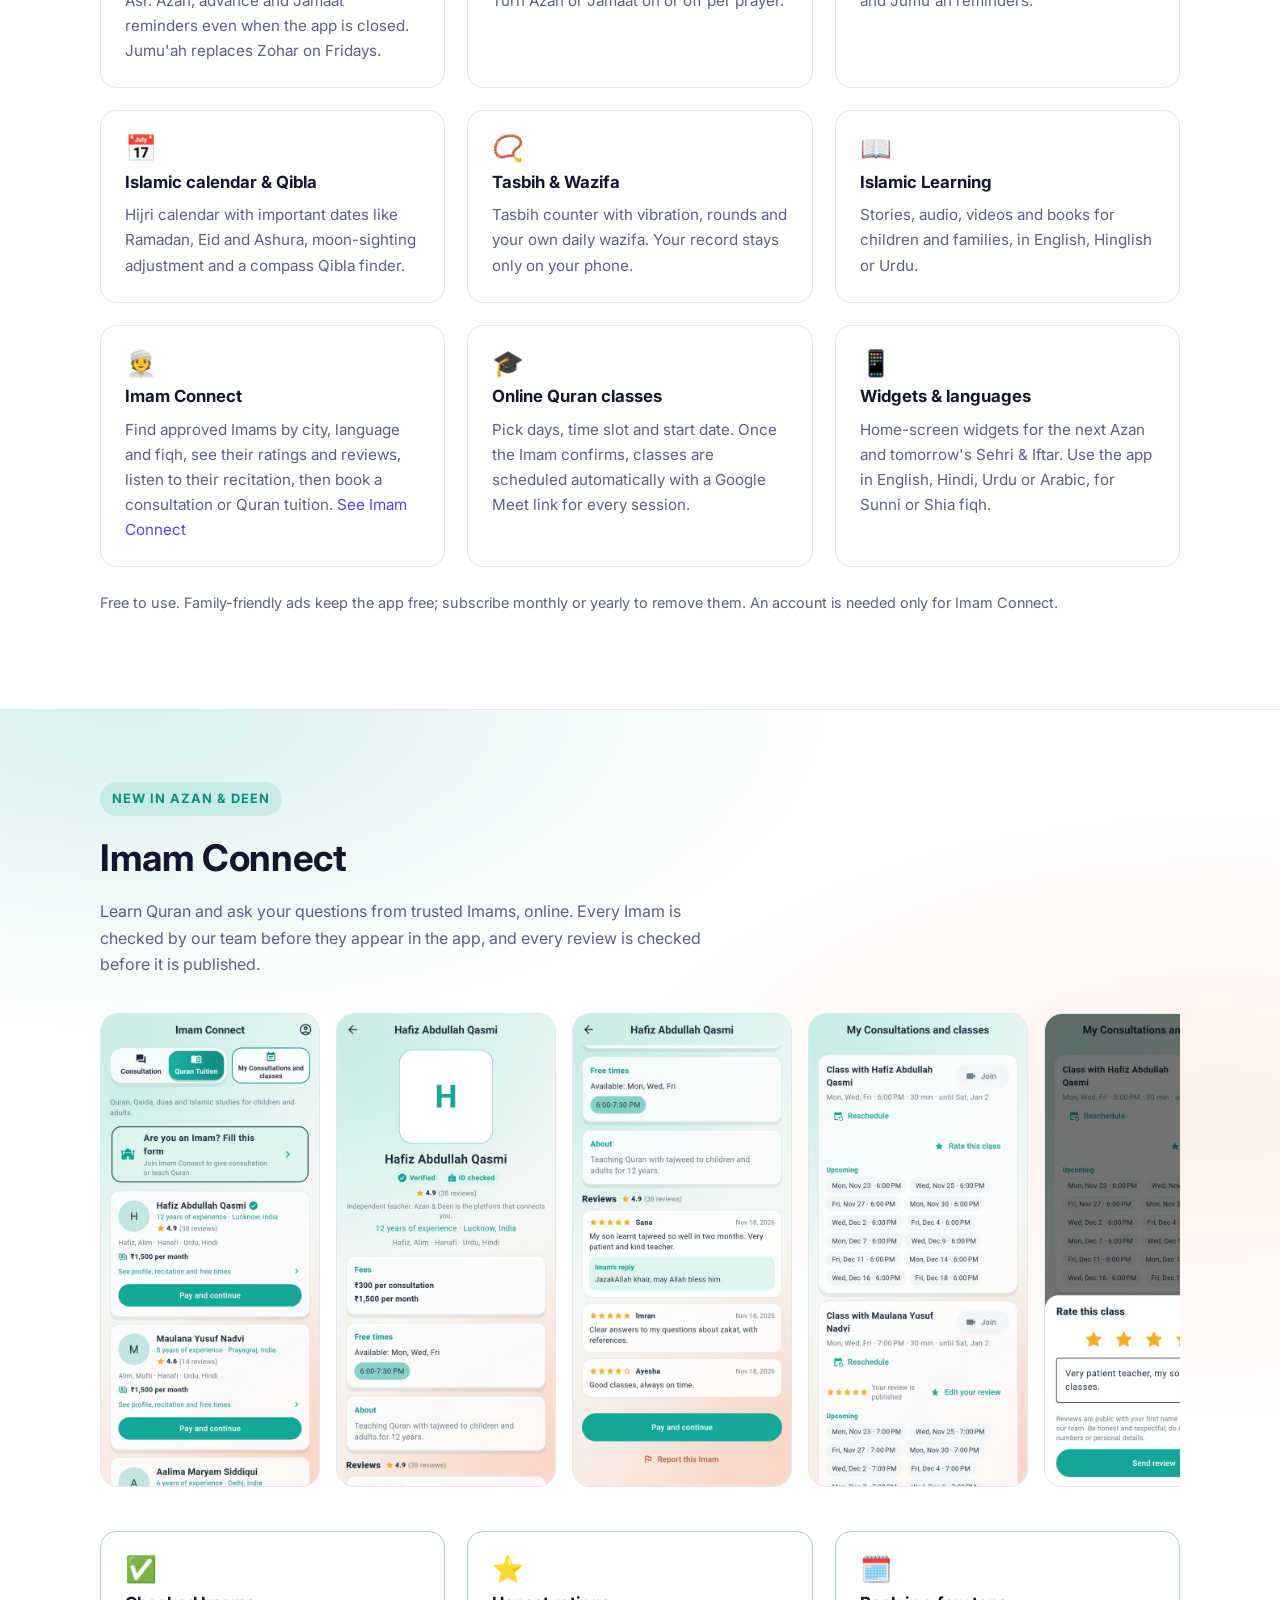
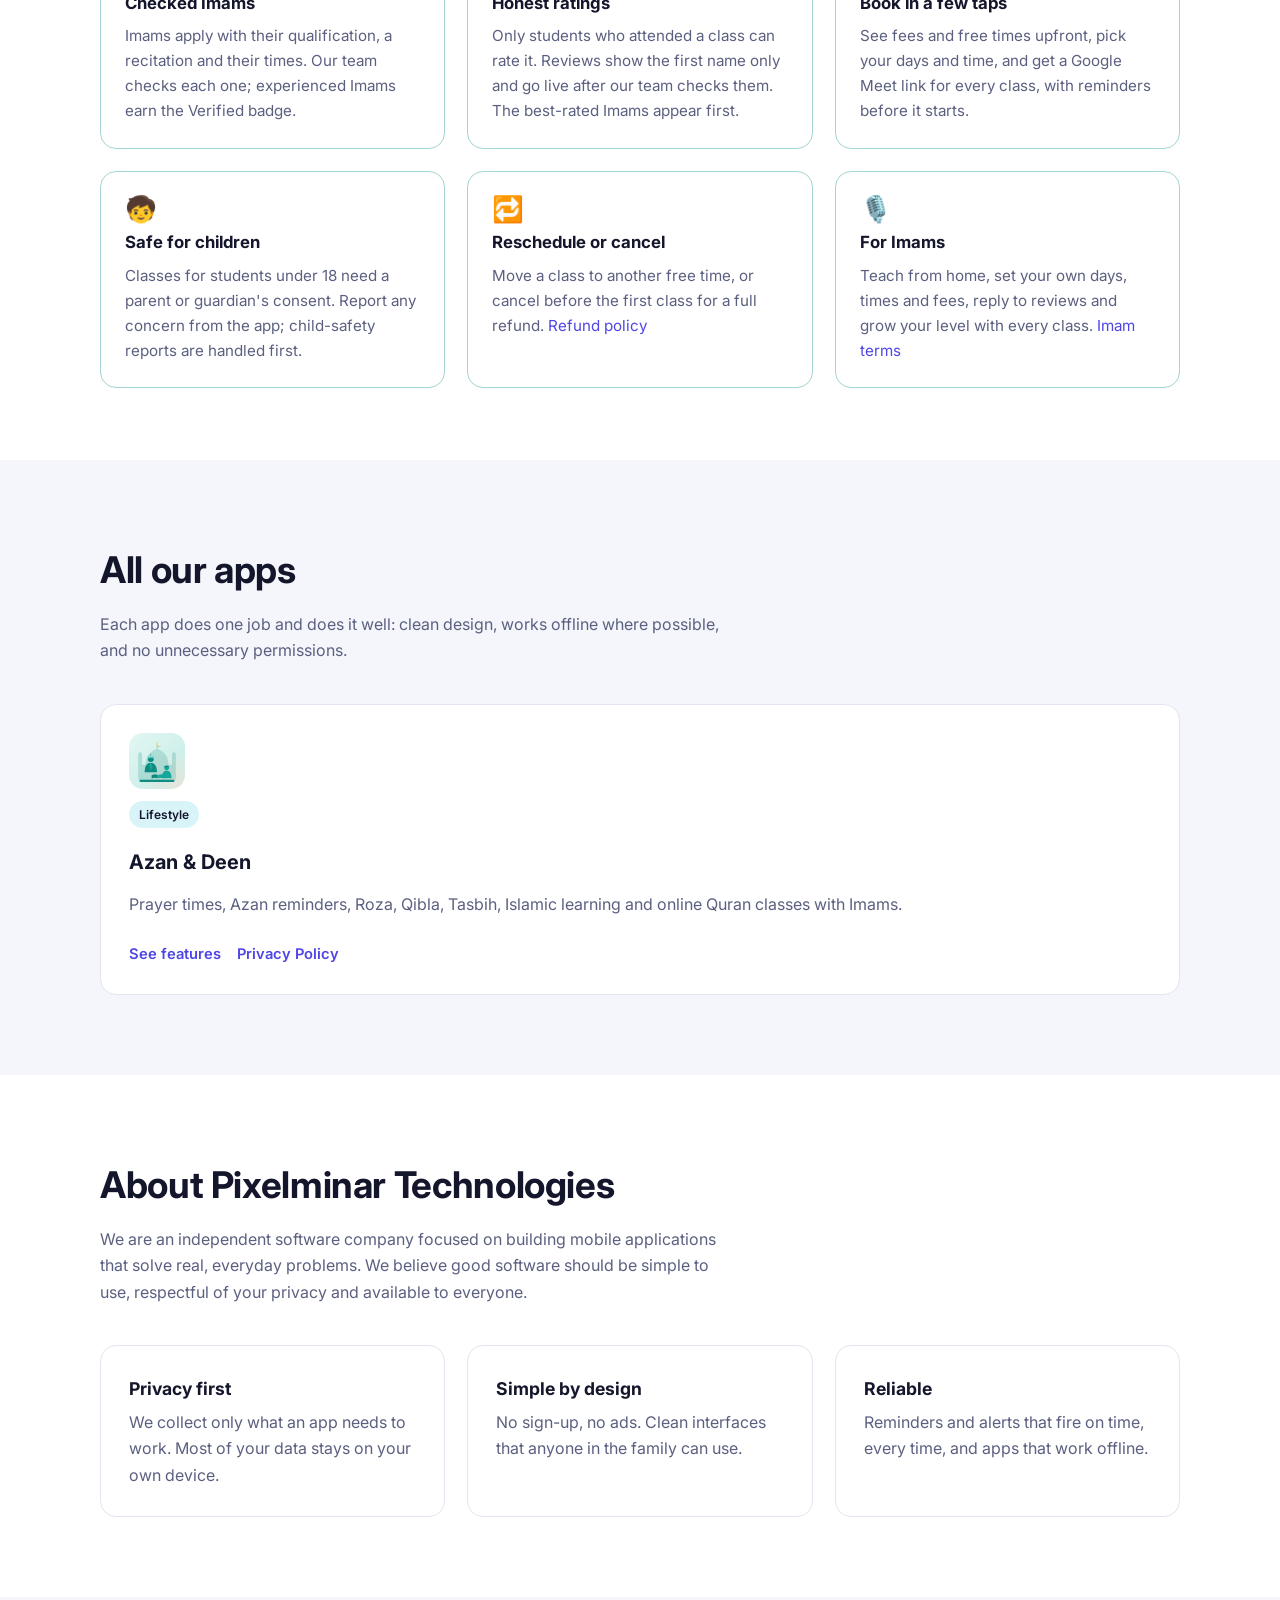
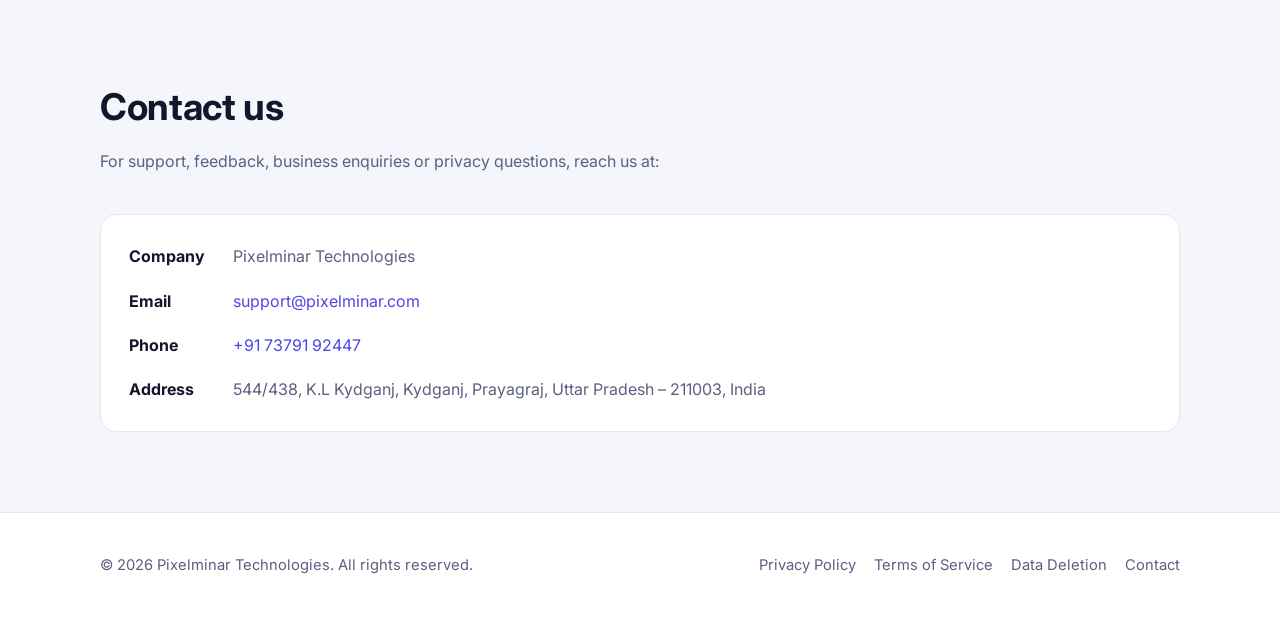
==== commit 530394aa: "Homepage: show only Azan & Deen for now (hide Dawai Dost and Expense Tracker) Co-Authored-By: Claude" ====
--- a/index.html
+++ b/index.html
@@ -4,7 +4,7 @@
   <meta charset="UTF-8">
   <meta name="viewport" content="width=device-width, initial-scale=1.0">
   <title>Pixelminar Technologies – Simple, useful apps</title>
-  <meta name="description" content="Pixelminar Technologies builds simple, privacy-friendly mobile apps: Azan &amp; Deen (prayer times, Islamic learning and online Quran classes), Dawai Dost and Expense Tracker.">
+  <meta name="description" content="Pixelminar Technologies builds simple, privacy-friendly mobile apps: Azan &amp; Deen: prayer times, Islamic learning and online Quran classes with trusted Imams (Imam Connect).">
   <link rel="icon" href="assets/logo.svg" type="image/svg+xml">
   <link rel="preconnect" href="https://fonts.googleapis.com">
   <link href="https://fonts.googleapis.com/css2?family=Inter:wght@400;500;600;700;800&display=swap" rel="stylesheet">
@@ -123,43 +123,6 @@
             <a href="privacy/azan.html">Privacy Policy</a>
           </div>
         </article>
-
-        <article class="card app-card">
-          <div class="app-icon" style="background:linear-gradient(135deg,#e11d48,#fb7185)">
-            <svg viewBox="0 0 24 24" fill="none" stroke="currentColor" stroke-width="2" stroke-linecap="round" stroke-linejoin="round"><path d="m10.5 20.5 10-10a4.95 4.95 0 1 0-7-7l-10 10a4.95 4.95 0 1 0 7 7Z"/><path d="m8.5 8.5 7 7"/></svg>
-          </div>
-          <span class="badge">Health &amp; Fitness</span>
-          <h3>Dawai Dost</h3>
-          <p>Medicine reminders that keep the whole family in the loop. No login needed.</p>
-          <ul>
-            <li>Alarm-style reminders, even when the app is closed</li>
-            <li>One-tap <em>Taken</em> button right in the notification</li>
-            <li>Missed-dose re-alarm and alerts to family phones</li>
-            <li>Link family with a simple pairing code, no account</li>
-            <li>BP diary with graph and high/low BP alerts</li>
-            <li>Add or manage medicines for parents from your phone</li>
-          </ul>
-          <div class="links">
-            <a href="privacy/med-reminder.html">Privacy Policy</a>
-          </div>
-        </article>
-
-        <article class="card app-card">
-          <div class="app-icon" style="background:linear-gradient(135deg,#4f46e5,#06b6d4)">
-            <svg viewBox="0 0 24 24" fill="none" stroke="currentColor" stroke-width="2" stroke-linecap="round" stroke-linejoin="round"><rect x="2" y="5" width="20" height="14" rx="2"/><path d="M2 10h20"/><path d="M6 15h4"/></svg>
-          </div>
-          <span class="badge">Finance · Coming soon</span>
-          <h3>Expense Tracker</h3>
-          <p>Track daily spending, set budgets and see where your money goes.</p>
-          <ul>
-            <li>Quick expense &amp; income entry</li>
-            <li>Categories, budgets &amp; charts</li>
-            <li>Export reports</li>
-          </ul>
-          <div class="links">
-            <a href="privacy/expense-tracker.html">Privacy Policy</a>
-          </div>
-        </article>
       </div>
     </div>
   </section>
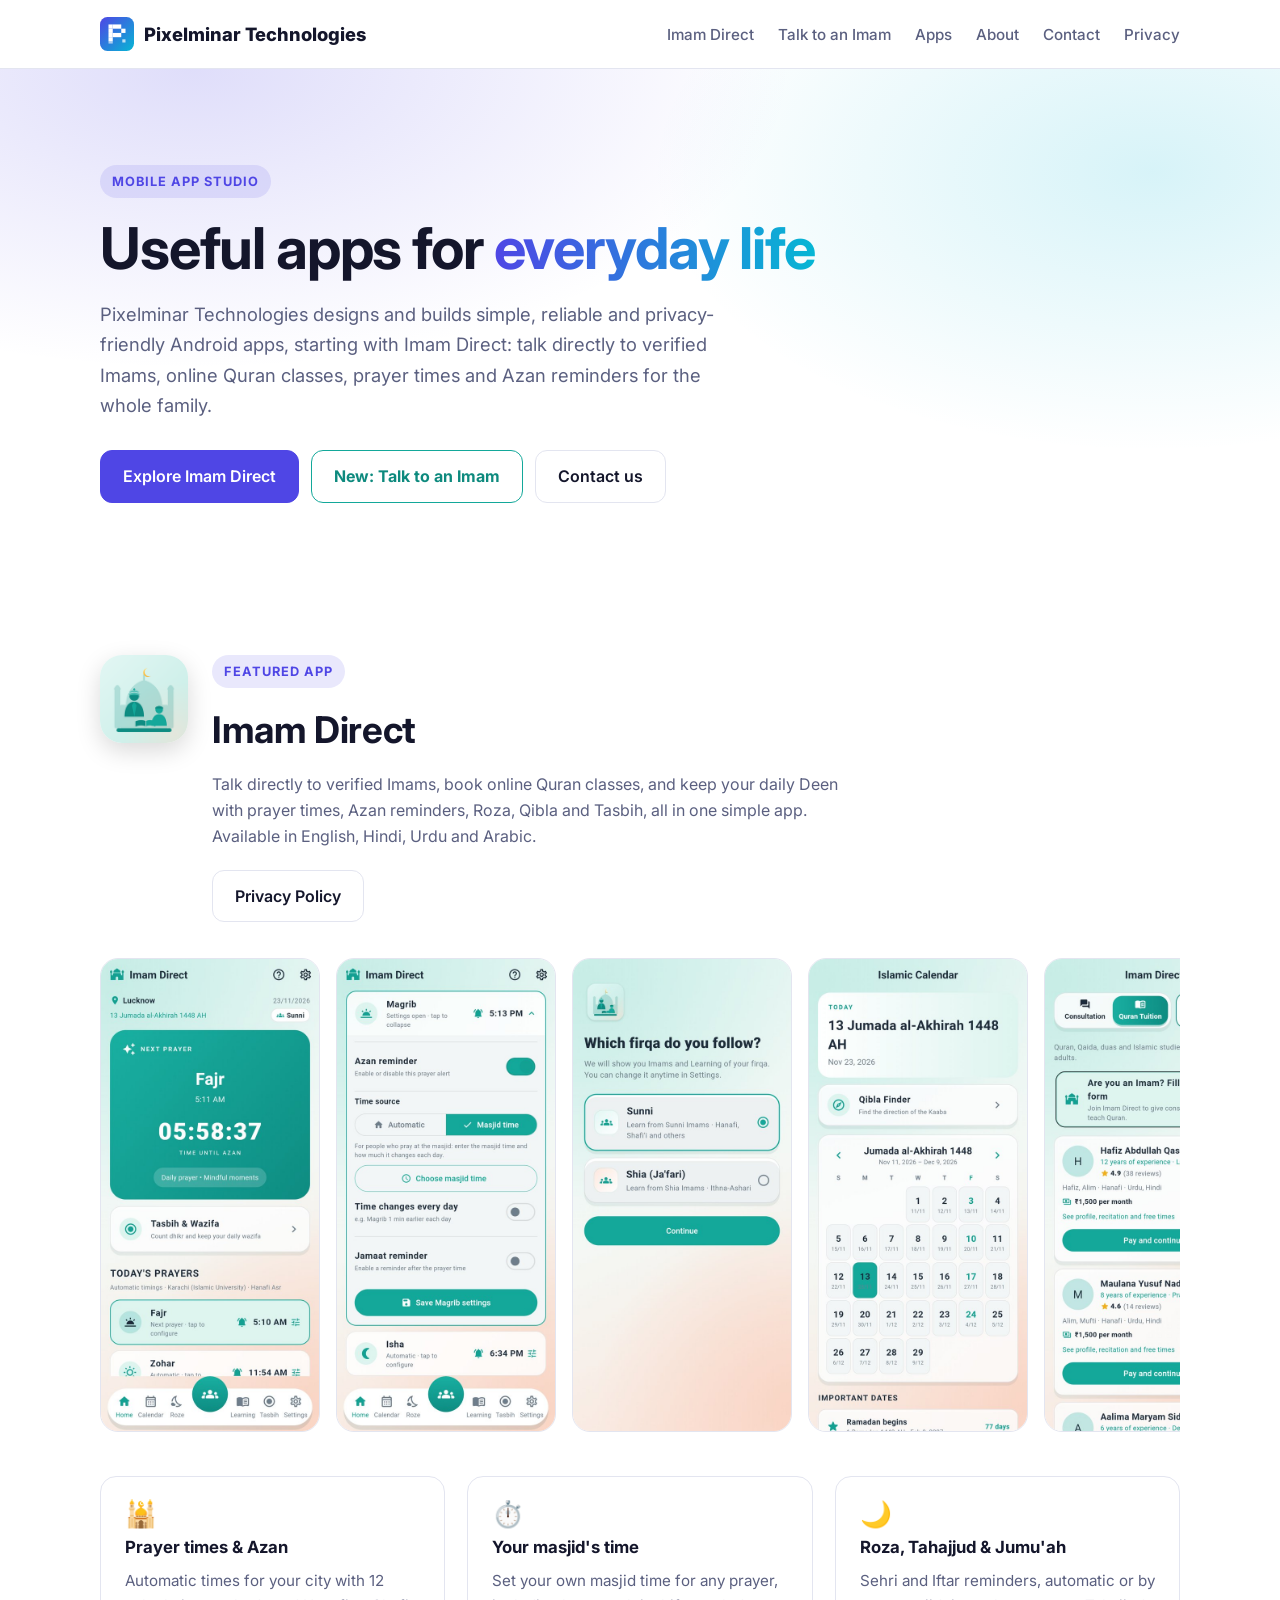
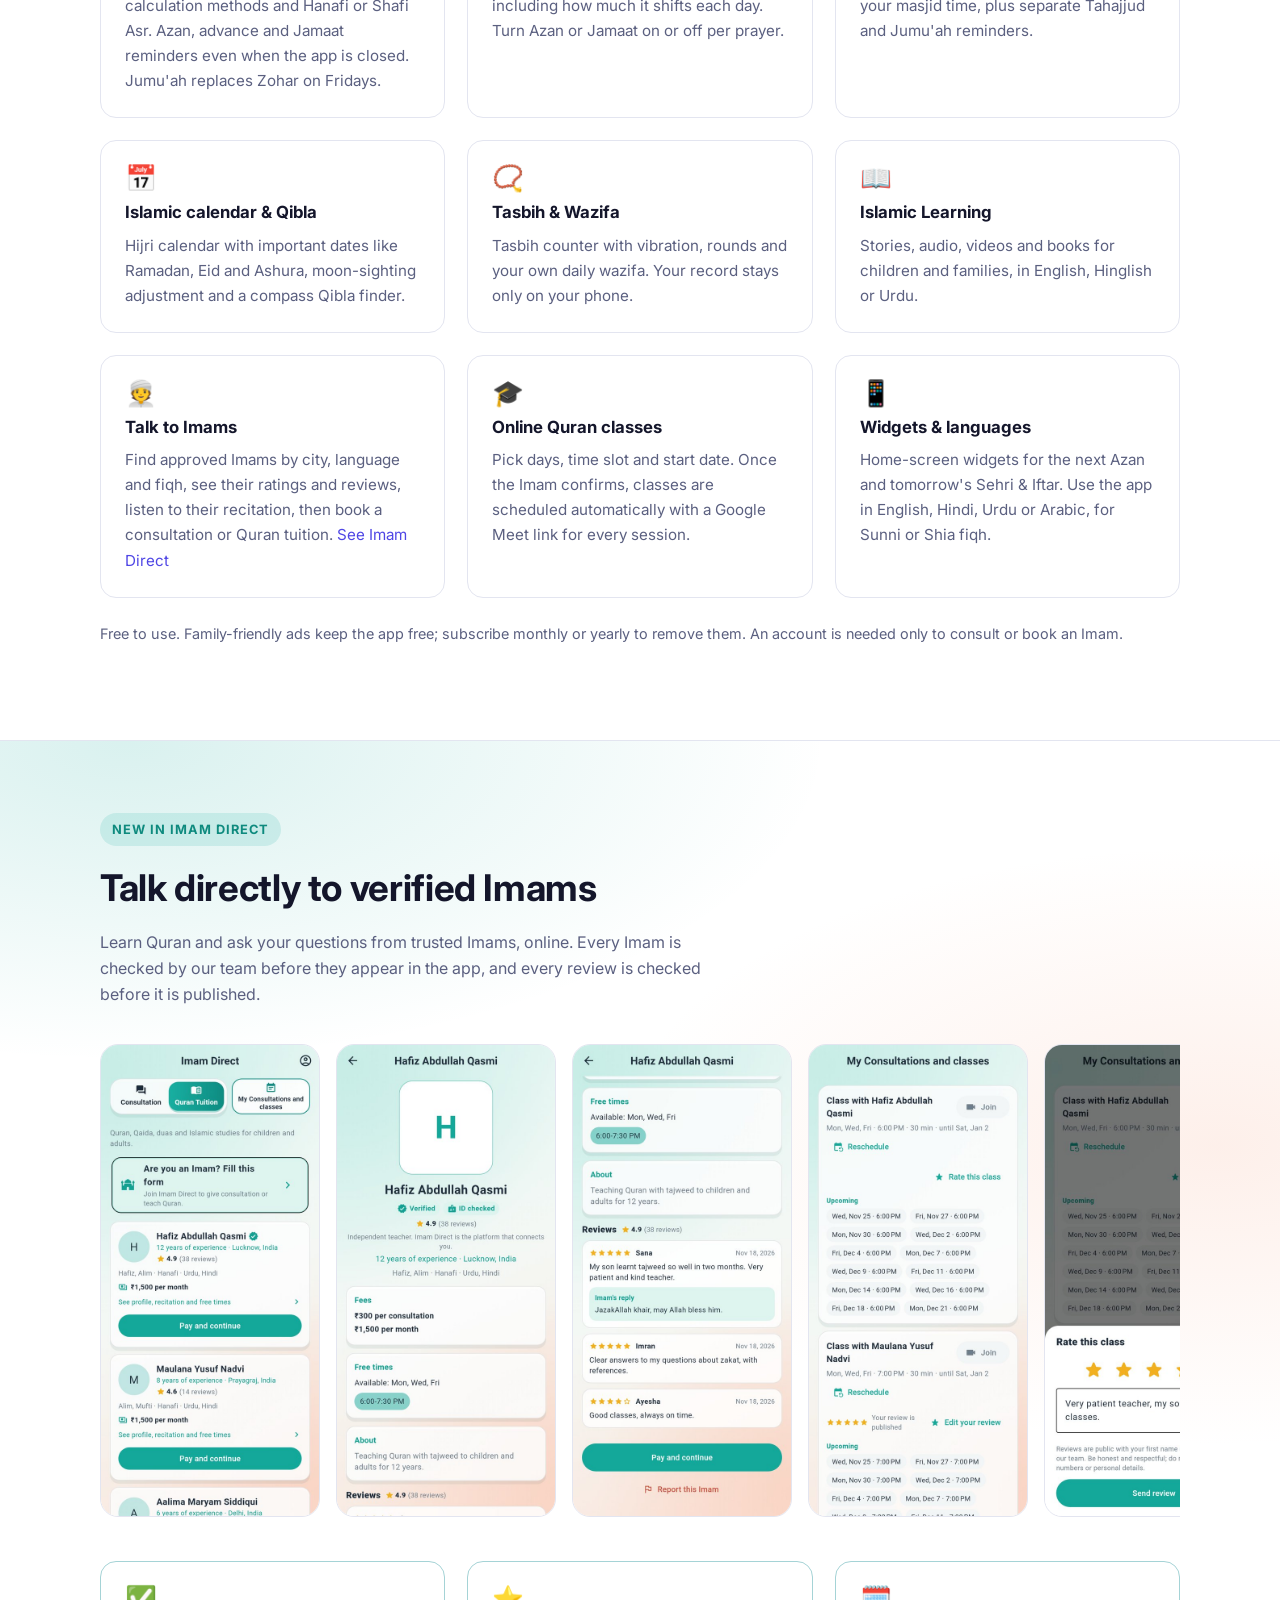
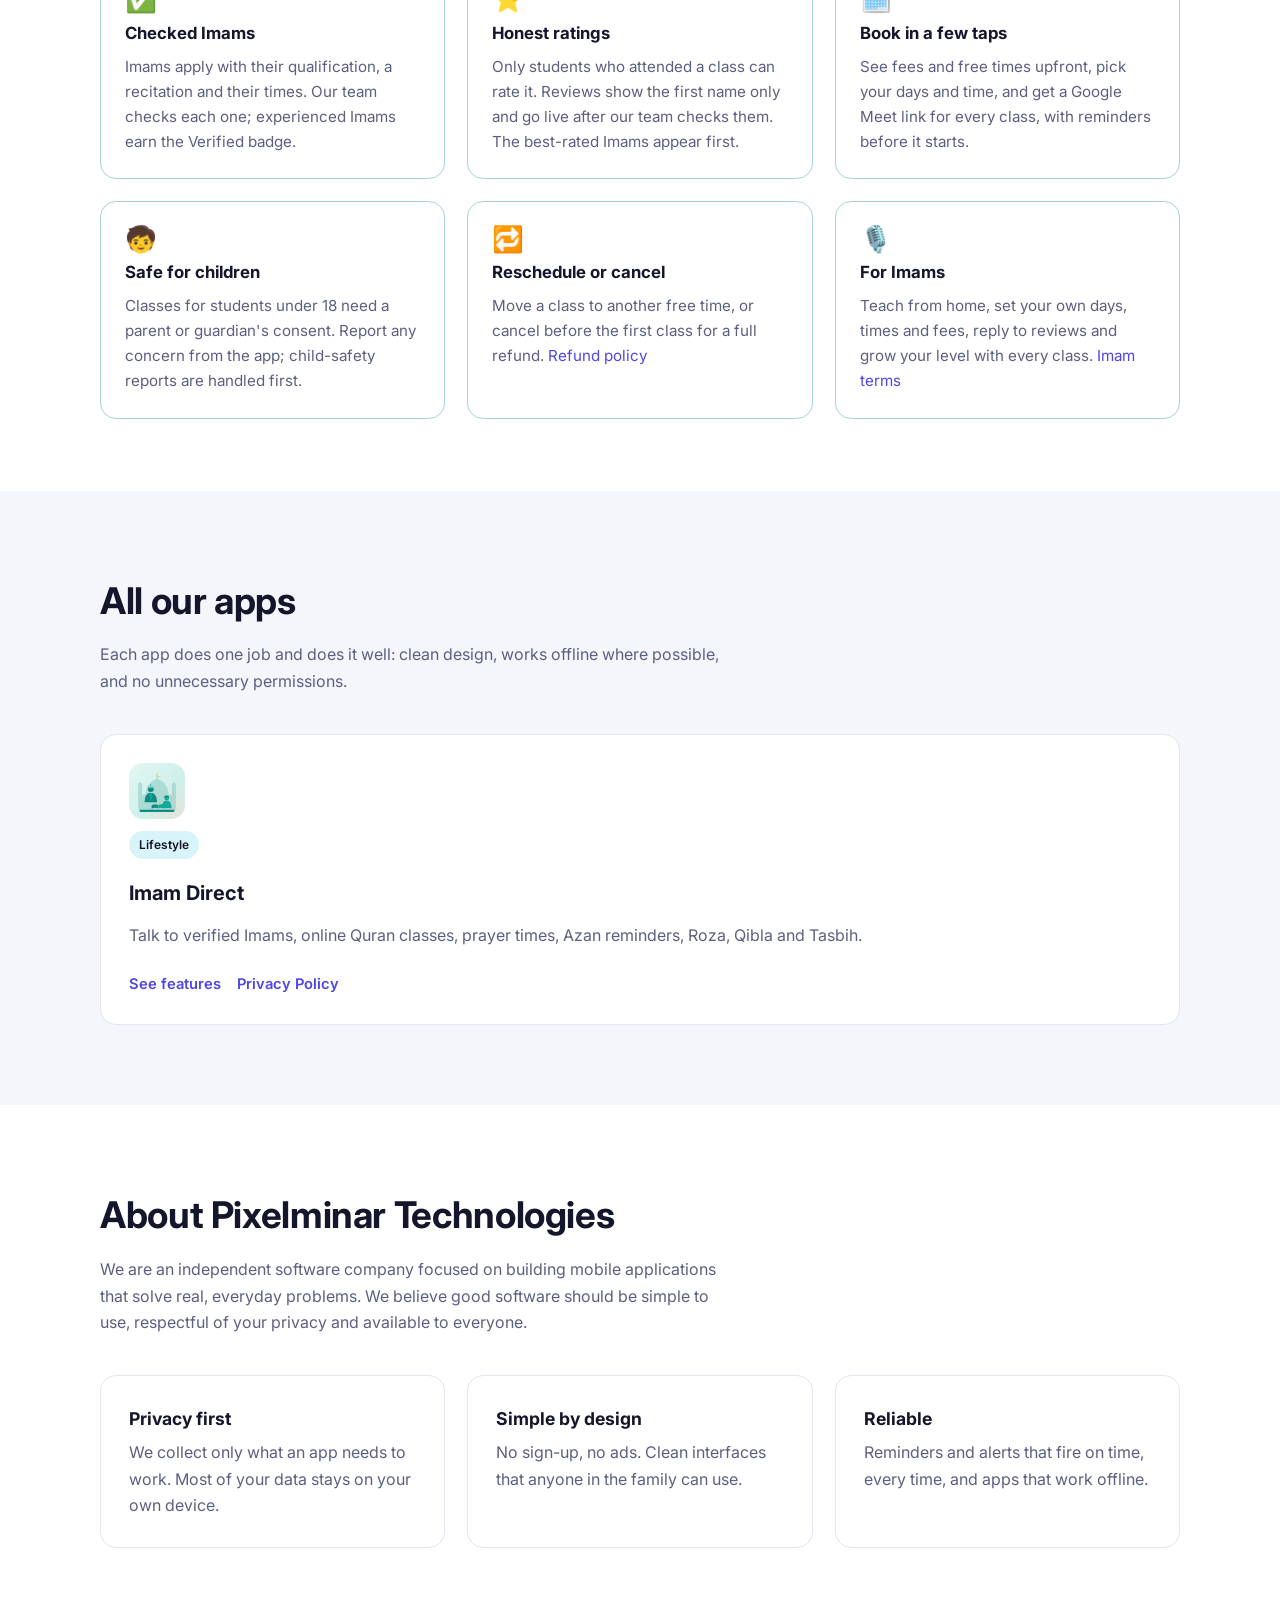
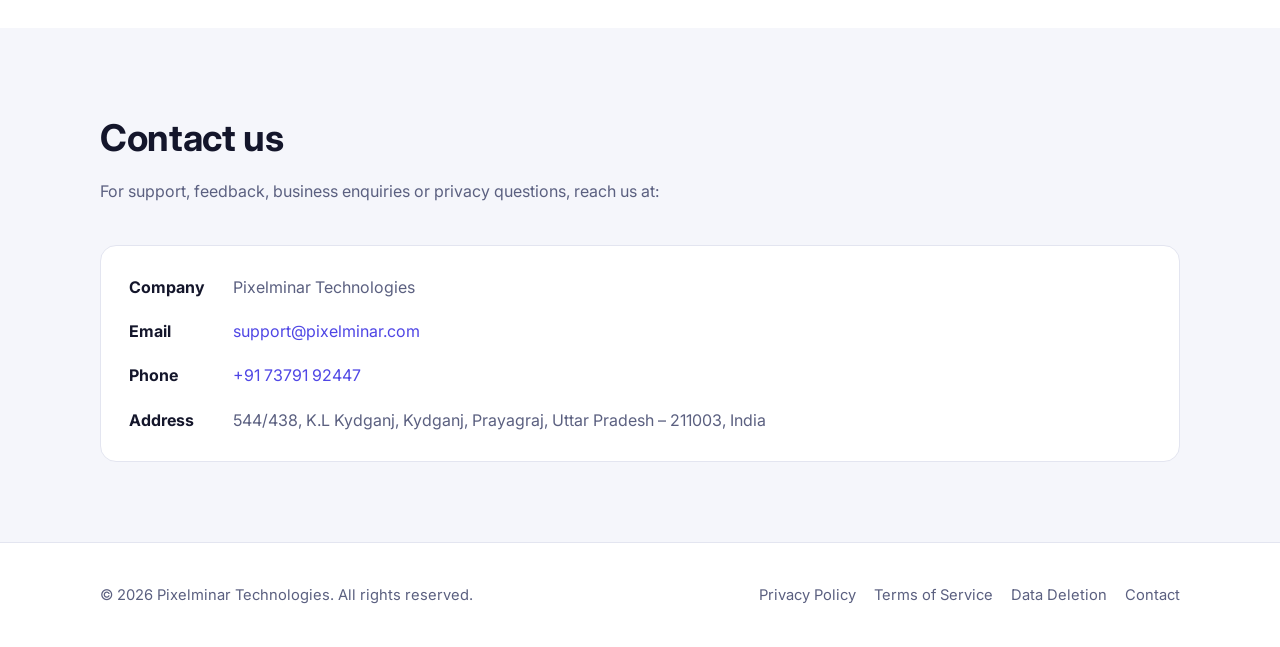
==== commit 20abb322: "Rename the app to Imam Direct (formerly Azan & Deen) across the site, new screenshots Co-Authored-By" ====
--- a/index.html
+++ b/index.html
@@ -4,7 +4,7 @@
   <meta charset="UTF-8">
   <meta name="viewport" content="width=device-width, initial-scale=1.0">
   <title>Pixelminar Technologies – Simple, useful apps</title>
-  <meta name="description" content="Pixelminar Technologies builds simple, privacy-friendly mobile apps: Azan &amp; Deen: prayer times, Islamic learning and online Quran classes with trusted Imams (Imam Connect).">
+  <meta name="description" content="Pixelminar Technologies builds simple, privacy-friendly mobile apps. Imam Direct: talk directly to verified Imams, book online Quran classes, and get prayer times and Azan reminders.">
   <link rel="icon" href="assets/logo.svg" type="image/svg+xml">
   <link rel="preconnect" href="https://fonts.googleapis.com">
   <link href="https://fonts.googleapis.com/css2?family=Inter:wght@400;500;600;700;800&display=swap" rel="stylesheet">
@@ -17,8 +17,8 @@
     <a href="index.html" class="logo"><img src="assets/logo.svg" alt="" width="34" height="34"> Pixelminar Technologies</a>
     <button class="nav-toggle" aria-label="Menu" onclick="document.querySelector('.nav-links').classList.toggle('open')">☰</button>
     <ul class="nav-links">
-      <li><a href="#azan-deen">Azan &amp; Deen</a></li>
-      <li><a href="#imam-connect">Imam Connect</a></li>
+      <li><a href="#azan-deen">Imam Direct</a></li>
+      <li><a href="#imam-connect">Talk to an Imam</a></li>
       <li><a href="#apps">Apps</a></li>
       <li><a href="#about">About</a></li>
       <li><a href="#contact">Contact</a></li>
@@ -32,10 +32,10 @@
     <div class="container">
       <span class="eyebrow">Mobile app studio</span>
       <h1>Useful apps for <span>everyday life</span></h1>
-      <p>Pixelminar Technologies designs and builds simple, reliable and privacy-friendly Android apps, starting with Azan &amp; Deen: prayer times, Islamic learning and online Quran classes for the whole family.</p>
+      <p>Pixelminar Technologies designs and builds simple, reliable and privacy-friendly Android apps, starting with Imam Direct: talk directly to verified Imams, online Quran classes, prayer times and Azan reminders for the whole family.</p>
       <div class="btns">
-        <a href="#azan-deen" class="btn btn-primary">Explore Azan &amp; Deen</a>
-        <a href="#imam-connect" class="btn btn-imam">New: Imam Connect</a>
+        <a href="#azan-deen" class="btn btn-primary">Explore Imam Direct</a>
+        <a href="#imam-connect" class="btn btn-imam">New: Talk to an Imam</a>
         <a href="#contact" class="btn">Contact us</a>
       </div>
     </div>
@@ -44,11 +44,11 @@
   <section id="azan-deen" class="showcase">
     <div class="container">
       <div class="showcase-head">
-        <img src="assets/azan/icon.png" alt="Azan &amp; Deen app icon" width="88" height="88" class="showcase-icon">
+        <img src="assets/azan/icon.png" alt="Imam Direct app icon" width="88" height="88" class="showcase-icon">
         <div>
           <span class="eyebrow">Featured app</span>
-          <h2 class="section-title">Azan &amp; Deen</h2>
-          <p class="section-sub">Prayer times, Azan reminders, Roza, Qibla, Tasbih, Islamic stories and online Quran classes with trusted Imams, all in one simple app. Available in English, Hindi, Urdu and Arabic.</p>
+          <h2 class="section-title">Imam Direct</h2>
+          <p class="section-sub">Talk directly to verified Imams, book online Quran classes, and keep your daily Deen with prayer times, Azan reminders, Roza, Qibla and Tasbih, all in one simple app. Available in English, Hindi, Urdu and Arabic.</p>
           <div class="btns">
             <!-- <a href="https://play.google.com/store/apps/details?id=com.mozamrocket.azandeen" class="btn btn-primary">Get it on Google Play</a> -->
             <a href="privacy/azan.html" class="btn">Privacy Policy</a>
@@ -61,7 +61,7 @@
         <img src="assets/azan/masjid_time.jpg" alt="Set your masjid time for a prayer, with daily change and Jamaat reminder" loading="lazy" width="540" height="1168">
         <img src="assets/azan/fiqh.jpg" alt="Choose Sunni or Shia (Ja'fari)" loading="lazy" width="540" height="1168">
         <img src="assets/azan/calendar_new.jpg" alt="Islamic calendar with Hijri and English dates and Qibla finder" loading="lazy" width="540" height="1168">
-        <img src="assets/azan/imam_list.jpg" alt="Imam Connect: Imams with ratings, fees and Verified badge" loading="lazy" width="540" height="1168">
+        <img src="assets/azan/imam_list.jpg" alt="Imam Direct: Imams with ratings, fees and Verified badge" loading="lazy" width="540" height="1168">
         <img src="assets/azan/imam_profile.jpg" alt="Imam profile with Verified and ID checked badges, fees and free times" loading="lazy" width="540" height="1168">
         <img src="assets/azan/imam_reviews.jpg" alt="Student reviews with the Imam's reply" loading="lazy" width="540" height="1168">
         <img src="assets/azan/imam_classes.jpg" alt="My Consultations and classes with Join, Reschedule and Rate this class" loading="lazy" width="540" height="1168">
@@ -74,22 +74,22 @@
         <div class="card"><div class="f-ico">📅</div><h3>Islamic calendar &amp; Qibla</h3><p>Hijri calendar with important dates like Ramadan, Eid and Ashura, moon-sighting adjustment and a compass Qibla finder.</p></div>
         <div class="card"><div class="f-ico">📿</div><h3>Tasbih &amp; Wazifa</h3><p>Tasbih counter with vibration, rounds and your own daily wazifa. Your record stays only on your phone.</p></div>
         <div class="card"><div class="f-ico">📖</div><h3>Islamic Learning</h3><p>Stories, audio, videos and books for children and families, in English, Hinglish or Urdu.</p></div>
-        <div class="card"><div class="f-ico">👳</div><h3>Imam Connect</h3><p>Find approved Imams by city, language and fiqh, see their ratings and reviews, listen to their recitation, then book a consultation or Quran tuition. <a href="#imam-connect">See Imam Connect</a></p></div>
+        <div class="card"><div class="f-ico">👳</div><h3>Talk to Imams</h3><p>Find approved Imams by city, language and fiqh, see their ratings and reviews, listen to their recitation, then book a consultation or Quran tuition. <a href="#imam-connect">See Imam Direct</a></p></div>
         <div class="card"><div class="f-ico">🎓</div><h3>Online Quran classes</h3><p>Pick days, time slot and start date. Once the Imam confirms, classes are scheduled automatically with a Google Meet link for every session.</p></div>
         <div class="card"><div class="f-ico">📱</div><h3>Widgets &amp; languages</h3><p>Home-screen widgets for the next Azan and tomorrow's Sehri &amp; Iftar. Use the app in English, Hindi, Urdu or Arabic, for Sunni or Shia fiqh.</p></div>
       </div>
-      <p class="fine">Free to use. Family-friendly ads keep the app free; subscribe monthly or yearly to remove them. An account is needed only for Imam Connect.</p>
+      <p class="fine">Free to use. Family-friendly ads keep the app free; subscribe monthly or yearly to remove them. An account is needed only to consult or book an Imam.</p>
     </div>
   </section>
 
   <section id="imam-connect" class="imam-connect">
     <div class="container">
-      <span class="eyebrow eyebrow-imam">New in Azan &amp; Deen</span>
-      <h2 class="section-title">Imam Connect</h2>
+      <span class="eyebrow eyebrow-imam">New in Imam Direct</span>
+      <h2 class="section-title">Talk directly to verified Imams</h2>
       <p class="section-sub">Learn Quran and ask your questions from trusted Imams, online. Every Imam is checked by our team before they appear in the app, and every review is checked before it is published.</p>
 
-      <div class="shots" tabindex="0" aria-label="Imam Connect screenshots">
-        <img src="assets/azan/imam_list.jpg" alt="Imam Connect: Imams with ratings, fees and Verified badge" loading="lazy" width="540" height="1168">
+      <div class="shots" tabindex="0" aria-label="Imam Direct screenshots">
+        <img src="assets/azan/imam_list.jpg" alt="Imam Direct: Imams with ratings, fees and Verified badge" loading="lazy" width="540" height="1168">
         <img src="assets/azan/imam_profile.jpg" alt="Imam profile with Verified and ID checked badges, fees and free times" loading="lazy" width="540" height="1168">
         <img src="assets/azan/imam_reviews.jpg" alt="Student reviews with the Imam's reply" loading="lazy" width="540" height="1168">
         <img src="assets/azan/imam_classes.jpg" alt="My Consultations and classes with Join, Reschedule and Rate this class" loading="lazy" width="540" height="1168">
@@ -116,8 +116,8 @@
         <article class="card app-card">
           <img src="assets/azan/icon.png" alt="" width="56" height="56" class="app-icon">
           <span class="badge">Lifestyle</span>
-          <h3>Azan &amp; Deen</h3>
-          <p>Prayer times, Azan reminders, Roza, Qibla, Tasbih, Islamic learning and online Quran classes with Imams.</p>
+          <h3>Imam Direct</h3>
+          <p>Talk to verified Imams, online Quran classes, prayer times, Azan reminders, Roza, Qibla and Tasbih.</p>
           <div class="links">
             <a href="#azan-deen">See features</a>
             <a href="privacy/azan.html">Privacy Policy</a>
--- a/assets/style.css
+++ b/assets/style.css
@@ -140,7 +140,7 @@
 img.app-icon { border-radius: 14px; }
 section[id] { scroll-margin-top: 68px; }
 
-/* Imam Connect highlight */
+/* Imam Direct highlight */
 .imam-connect { --teal: #13a89a; padding: 72px 0; border-top: 1px solid var(--border);
   background: radial-gradient(700px 320px at 10% 0%, color-mix(in srgb, var(--teal) 16%, transparent), transparent),
               radial-gradient(600px 300px at 95% 30%, color-mix(in srgb, #f6a98a 18%, transparent), transparent); }
